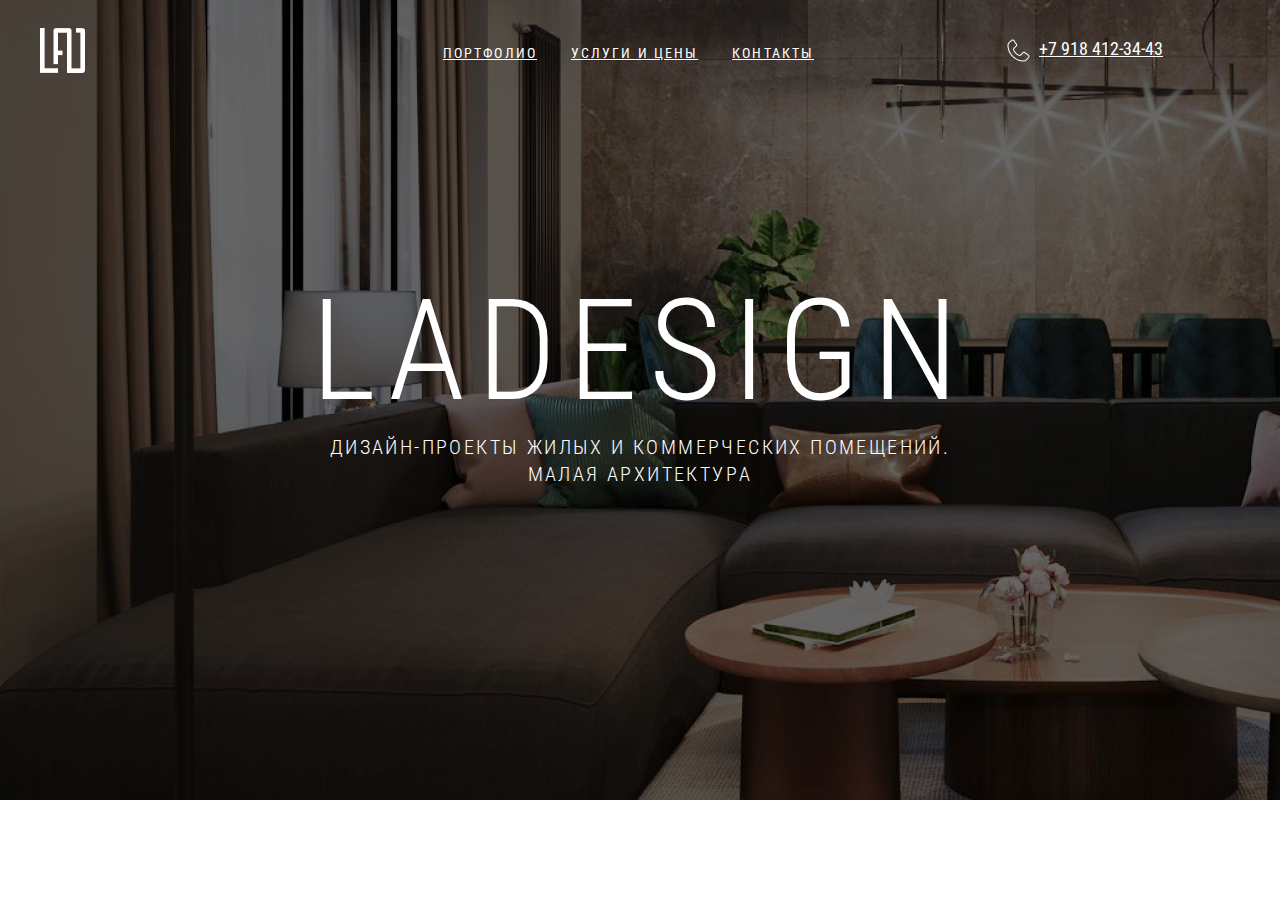
==== index.html @ dbccc491 "main-block(адаптив только на разрешение 1024px)" ====
<!DOCTYPE html>
<html lang="en">
<head>
    <meta charset="UTF-8">
    <meta name="viewport" content="width=device-width, initial-scale=1.0">
    <title>Document</title>
    <!--Поключение шрифтов-->
    <link rel="preconnect" href="https://fonts.googleapis.com">
    <link rel="preconnect" href="https://fonts.gstatic.com" crossorigin>
    <link href="https://fonts.googleapis.com/css2?family=Roboto+Condensed:ital,wght@0,100..900;1,100..900&display=swap" rel="stylesheet">
    <!--Поключение стилей-->
    <link rel="stylesheet" href="/assets/styles/main.css">
    <link rel="stylesheet" href="/assets/styles/home.css">
    <link rel="stylesheet" href="/assets/styles/reset.css">
</head>
<body>
    <header>
        <div class="header__container container">
            <div class="logo">
                <a href=""> <img src="assets/logo/logo.png" alt=""></a>
            </div>
            <nav class="menu">
                <a class="menu__item" href="">Портфолио</a>
                <a class="menu__item" href="">услуги и цены<a>
                <a class="menu__item" href="">контакты</a>
                </nav>
            <div class="tel">
                <a href class="tel__number">+7 918 412-34-43</a>
            </div>
        </div>
    </header>
    <main class="main">
        <div class="container">
            <div class="main-block">
                <div class="main-block__title">
                    Ladesign
                </div>
                <div class="main-block__description">
                    Дизайн-проекты жилых и коммерческих помещений. <br>Малая архитектурa
                </div>
            </div>
        </div>
        <div class="main-image">
            <img src="/assets/images/main-screen/picture.png" alt="">
        </div>
    </main>
    <footer>Я подвал</footer>
</body>
</html>
---- assets/styles/main.css ----
header {
    width:100%;
    margin-bottom: 165px;
    font-family: "Roboto Condensed", sans-serif;
}

.header__container {
   display:flex;
   min-height: 105px;
   align-items: center;
   

}

.menu {
    margin: 0 225px 0 358px;
}

.menu__item {
    font-size:14px;
    color:inherit;
    letter-spacing: 0.15em;
    text-transform: uppercase;
    
}

.menu__item:not(:last-child) {
    margin-right: 30px;
}

.tel {
    position:relative;
    height: 30px;
    padding-right: 30px;
}

  
.tel__number {
    font-size: 18px;
    font-weight: 500px;
    color: inherit;
  
}

.tel__number::before {
    content: '';
    position: absolute;
    background: url(../images/icon-phon/icon_phon.png) 0 0 no-repeat;
    top: -3px;
    left:-35px;
    width: 30px;
    height: 30px;
    
}
---- assets/styles/home.css ----
body {

    font-size: 14px;
    color:#FFFFFF;

}

.container {
    position: relative;
    z-index: 50;
    max-width: 1200px;
    padding: 0px 30px;
    margin: 0px auto;
  
    
}

.main-block {
    display: flex;
    flex-direction: column;
    
}

.main-block__title {
    font-family: "Roboto Condensed", sans-serif;
    font-size: 140px;
    font-weight: 300;
    letter-spacing: 0.08em;
    text-align: center;
    text-transform: uppercase;
    line-height: calc(164.06/140*100%);
}

.main-block__description {
    font-family: "Roboto Condensed", sans-serif;
    font-size: 20px;
    font-weight: 300;
    text-transform: uppercase;
    letter-spacing: 0.12em;
    text-align: center;
    line-height: calc(27/20*100%);
}

.main-image {
    position: absolute;
    width: 1920px;
    height: 800px; 
    top: 0;
    left:0;
    object-fit: right;
}

.main-image img {
    max-width: 100%;
    max-height: 100%;
   
}


.main-image::before {
    content: '';
    position: absolute;
    width: 100%;
    height: 100%;
    left: 0px;
    top: 0px;
    background: rgba(0, 0, 0, 0.6) 1920px 800px;
    z-index: 0;
    
}

@media (max-width: 1024px) {
    .menu {
        margin: 0 222px 0 126px;
    }

    .main-image  {
        max-width: 1024px;
        max-height: 600px;
    }

    .main-image img {
        width: 100%;
    height: 100%;
    }
    
   
}
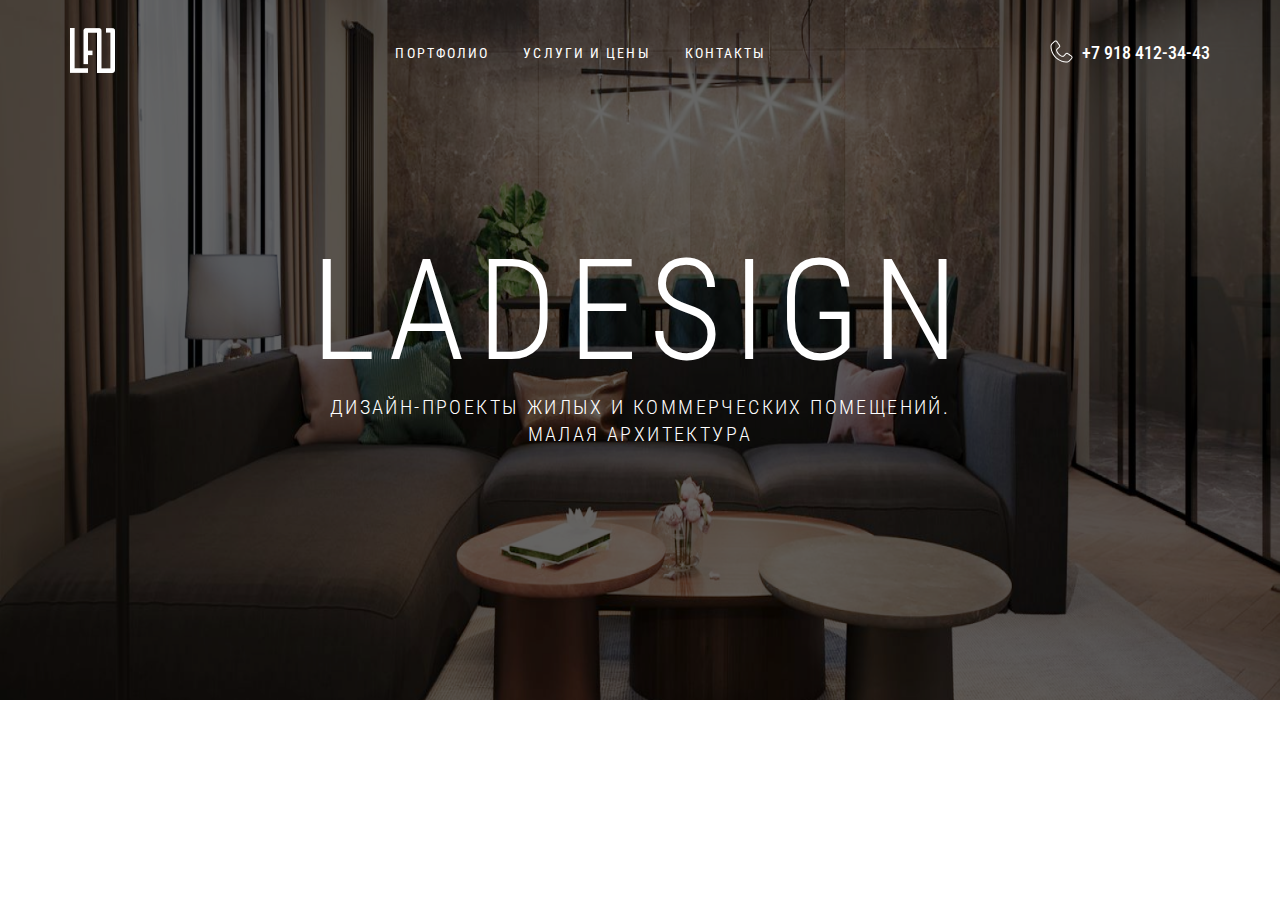
==== commit f7f6b685: "main-block(адаптировал под разрешения 1920px до 320px)" ====
--- a/index.html
+++ b/index.html
@@ -14,36 +14,49 @@
     <link rel="stylesheet" href="/assets/styles/reset.css">
 </head>
 <body>
-    <header>
-        <div class="header__container container">
-            <div class="logo">
-                <a href=""> <img src="assets/logo/logo.png" alt=""></a>
+    <div class="background">
+        <header class="header">
+            <div class="container">
+                <div class="header__content">
+                    <div class="logo">
+                        <a href=""> <img src="assets/logo/logo.png" alt=""></a>
+                    </div>
+                    <nav class="navigation">
+                        <a class="navigation__item" href="">Портфолио</a>
+                        <a class="navigation__item" href="">услуги и цены<a>
+                        <a class="navigation__item" href="">контакты</a>
+                    </nav>
+                    <div class="header__right">
+                        <div class="tel">
+                            <div class="tel__image">
+                                <img src="/assets/images/icon-phon/icon_phon.png" alt="">
+                            </div>
+                            <a href class="tel__number">+7 918 412-34-43</a>
+                        </div>
+                        <div class="menu">
+                            <div class="menu__line"></div>
+                            <div class="menu__line"></div>
+                            <div class="menu__line"></div>
+                        </div>
+                    </div>     
+                </div>
             </div>
-            <nav class="menu">
-                <a class="menu__item" href="">Портфолио</a>
-                <a class="menu__item" href="">услуги и цены<a>
-                <a class="menu__item" href="">контакты</a>
-                </nav>
-            <div class="tel">
-                <a href class="tel__number">+7 918 412-34-43</a>
+        </header>
+        <div class="background__image">
+            <img src="/assets/images/main-screen/picture.png" alt="">
+        </div>
+        <div class="background__image--mobile">
+            <img src="/assets/images/main-screen/picture320.png" alt="">
+        </div>
+        <div class="lozung">
+            <div class="lozung__title">
+                Ladesign
+            </div>
+            <div class="lozung__description">
+                Дизайн-проекты жилых и коммерческих помещений. <br>Малая архитектурa
             </div>
         </div>
-    </header>
-    <main class="main">
-        <div class="container">
-            <div class="main-block">
-                <div class="main-block__title">
-                    Ladesign
-                </div>
-                <div class="main-block__description">
-                    Дизайн-проекты жилых и коммерческих помещений. <br>Малая архитектурa
-                </div>
-            </div>
-        </div>
-        <div class="main-image">
-            <img src="/assets/images/main-screen/picture.png" alt="">
-        </div>
-    </main>
+    </div>
     <footer>Я подвал</footer>
 </body>
-</html>+</html>
--- a/assets/styles/main.css
+++ b/assets/styles/main.css
@@ -1,54 +1,102 @@
-header {
-    width:100%;
-    margin-bottom: 165px;
-    font-family: "Roboto Condensed", sans-serif;
+.container {
+    position: relative;
+    z-index: 50;
+    max-width: 1200px;
+    margin: 0px auto;
+  
+    
 }
 
-.header__container {
+.header {
+    width:100%;
+    font-family: "Roboto Condensed", sans-serif;
+   
+}
+
+.header__content {
    display:flex;
    min-height: 105px;
    align-items: center;
-   
-
+   justify-content: space-between;
+   padding: 0 30px;
+   width: 100%;
 }
 
-.menu {
-    margin: 0 225px 0 358px;
+.navigation {
+   
 }
 
-.menu__item {
+.navigation__item {
     font-size:14px;
     color:inherit;
     letter-spacing: 0.15em;
     text-transform: uppercase;
-    
+    text-decoration: unset;
 }
 
-.menu__item:not(:last-child) {
+.navigation__item:not(:last-child) {
     margin-right: 30px;
+}
+
+.header__right {
+    display:flex;
 }
 
 .tel {
     position:relative;
     height: 30px;
-    padding-right: 30px;
+    display: flex;
+    gap: 5px;
+    align-items: center;
 }
-
   
 .tel__number {
     font-size: 18px;
-    font-weight: 500px;
+    font-weight: 500;
     color: inherit;
+    text-decoration: unset;
   
 }
 
-.tel__number::before {
-    content: '';
-    position: absolute;
-    background: url(../images/icon-phon/icon_phon.png) 0 0 no-repeat;
-    top: -3px;
-    left:-35px;
-    width: 30px;
-    height: 30px;
+.menu {
+    display: none;
+    flex-direction: column;
+    gap: 10px;
+    margin-left: 80px;
+}
+
+.menu__line {
+    width: 40px;
+    border: 2px solid #fff;
+
+}
+
+@media (max-width:1024px) {
+    .menu {
+        display:flex;
+    }
+    .navigation {
+        display: none;
+    }
+}
+
+@media (max-width:664px) {
+    
+    .header__content {
+        min-height: 70px;
+        padding: 0 15px;
+    }
+    .logo img {
+        width: 30px;
+        height: 30px;
+    }
+    .tel__image img {
+        width: 21px;
+        height: 21px;
+    }
+    .tel__number {
+        font-size: 12px;
+    } 
+    
     
 }--- a/assets/styles/home.css
+++ b/assets/styles/home.css
@@ -5,23 +5,18 @@
 
 }
 
-.container {
+.lozung {
+    
     position: relative;
-    z-index: 50;
-    max-width: 1200px;
-    padding: 0px 30px;
-    margin: 0px auto;
-  
-    
-}
-
-.main-block {
+    z-index: 5;
     display: flex;
     flex-direction: column;
-    
-}
-
-.main-block__title {
+    align-items: center;
+    height: 100%;
+    margin-top: 165px;
+}
+
+.lozung__title {
     font-family: "Roboto Condensed", sans-serif;
     font-size: 140px;
     font-weight: 300;
@@ -31,7 +26,7 @@
     line-height: calc(164.06/140*100%);
 }
 
-.main-block__description {
+.lozung__description {
     font-family: "Roboto Condensed", sans-serif;
     font-size: 20px;
     font-weight: 300;
@@ -41,48 +36,264 @@
     line-height: calc(27/20*100%);
 }
 
-.main-image {
+.background {
+    max-height: 800px;
+    height: 100%;
+}
+
+.background__image {
     position: absolute;
-    width: 1920px;
-    height: 800px; 
+    width: 100%;
+    max-height: 800px; 
     top: 0;
     left:0;
-    object-fit: right;
-}
-
-.main-image img {
+    
+}
+
+.background__image img {
     max-width: 100%;
-    max-height: 100%;
-   
-}
-
-
-.main-image::before {
+    width: 100%;
+    max-height: 800px;
+    
+}
+
+.background__image::before {
     content: '';
     position: absolute;
     width: 100%;
     height: 100%;
-    left: 0px;
-    top: 0px;
+    top: 0;
+    left: 0;
     background: rgba(0, 0, 0, 0.6) 1920px 800px;
     z-index: 0;
-    
-}
-
-@media (max-width: 1024px) {
-    .menu {
-        margin: 0 222px 0 126px;
-    }
-
-    .main-image  {
-        max-width: 1024px;
+  
+    
+}
+
+.background__image--mobile {
+    display: none;
+}
+
+@media (max-width:1726px) {
+    .lozung {
+       
+        margin-top: 135px;
+    }
+  
+}
+@media (max-width:1480px) {
+    .lozung {
+       
+        margin-top: 81px;
+    }
+  
+}
+
+@media (max-width:1340px) {
+    .lozung {
+       
+        margin-top: 125px;
+    }
+    
+    .background__image {
+        max-height: 700px;
+        height: 100%;
+        width: 100%;
+        
+    }
+    
+    .background__image img {
+        max-height: 700px;
+        height: 100%;
+        width: 100%;
+    }
+  
+}
+
+@media (max-width:1140px) {
+    .lozung {
+        margin-top: 130px;
+    }
+  
+}
+
+@media (max-width:1024px) {
+    .lozung {
+        margin-top: 81px;
+    }
+    .background {
+        
         max-height: 600px;
-    }
-
-    .main-image img {
-        width: 100%;
-    height: 100%;
-    }
-    
+        height: 100%;
+       
+    }
+    
+    .background__image {
+        max-height: 600px;
+        height: 100%;
+        width: 100%;
+        
+    }
+    
+    .background__image img {
+        max-height: 600px;
+        height: 100%;
+        width: 100%;
+    }
    
 }
+
+
+
+@media (max-width:760px)
+{
+    .lozung {
+        margin-top: 40px;
+    }
+    .lozung__title {
+       font-size: 120px;
+    }
+    
+    .lozung__description {
+        font-size: 20px;
+    }
+    .background__image {
+        max-height: 450px;
+        height: 100%;
+        width: 100%;
+        
+    }
+    
+    .background__image img {
+        max-height: 450px;
+        height: 100%;
+        width: 100%;
+    }
+    
+}
+
+@media (max-width:640px)
+{
+    .lozung {
+        margin-top: 14px;
+    }
+    .lozung__title {
+       font-size: 90px;
+    }
+    
+    .lozung__description {
+        font-size: 16px;
+    }
+    .background__image {
+        max-height: 350px;
+        height: 100%;
+        width: 100%;
+        
+    }
+    
+    .background__image img {
+        max-height: 350px;
+        height: 100%;
+        width: 100%;
+    }
+    
+}
+
+@media (max-width:520px)
+{
+    .lozung {
+        margin-top: -4px;
+    }
+    .lozung__title {
+       font-size: 80px;
+    }
+    
+    .lozung__description {
+        font-size: 16px;
+    }
+    .background__image {
+        max-height: 300px;
+        height: 100%;
+        width: 100%;
+        
+    }
+    
+    .background__image img {
+        max-height: 300px;
+        height: 100%;
+        width: 100%;
+    }
+    
+}
+
+@media (max-width:440px)
+{
+    .lozung {
+        margin-top: 2px;
+    }
+    .lozung__title {
+       font-size: 70px;
+    }
+    
+    .lozung__description {
+        font-size: 16px;
+    }
+    .background__image {
+        max-height: 250px;
+        height: 100%;
+        width: 100%;
+        
+    }
+    
+    .background__image img {
+        max-height: 250px;
+        height: 100%;
+        width: 100%;
+    }
+    
+}
+
+@media (max-width:360px)
+{   
+    .lozung {
+        margin-top: 94px;
+    }
+    .background__image--mobile {
+        display:block;
+        position: absolute;
+        width: 100%;
+        max-height: 360px; 
+        top: 0;
+        left:0;
+    }
+
+    .background__image--mobile img {
+        max-width: 100%;
+        width: 100%;
+        max-height: 360px;
+    }
+
+    .background__image--mobile::before {
+        content: '';
+        position: absolute;
+        width: 100%;
+        height: 100%;
+        top: 0;
+        left: 0;
+        background: rgba(0, 0, 0, 0.6) ;
+        z-index: 0;
+        
+        
+    }
+
+    .background__image {
+        display: none;
+    }
+    .lozung__title {
+       font-size: 60px;
+    }
+    
+    .lozung__description {
+        font-size: 16px;
+    }    
+}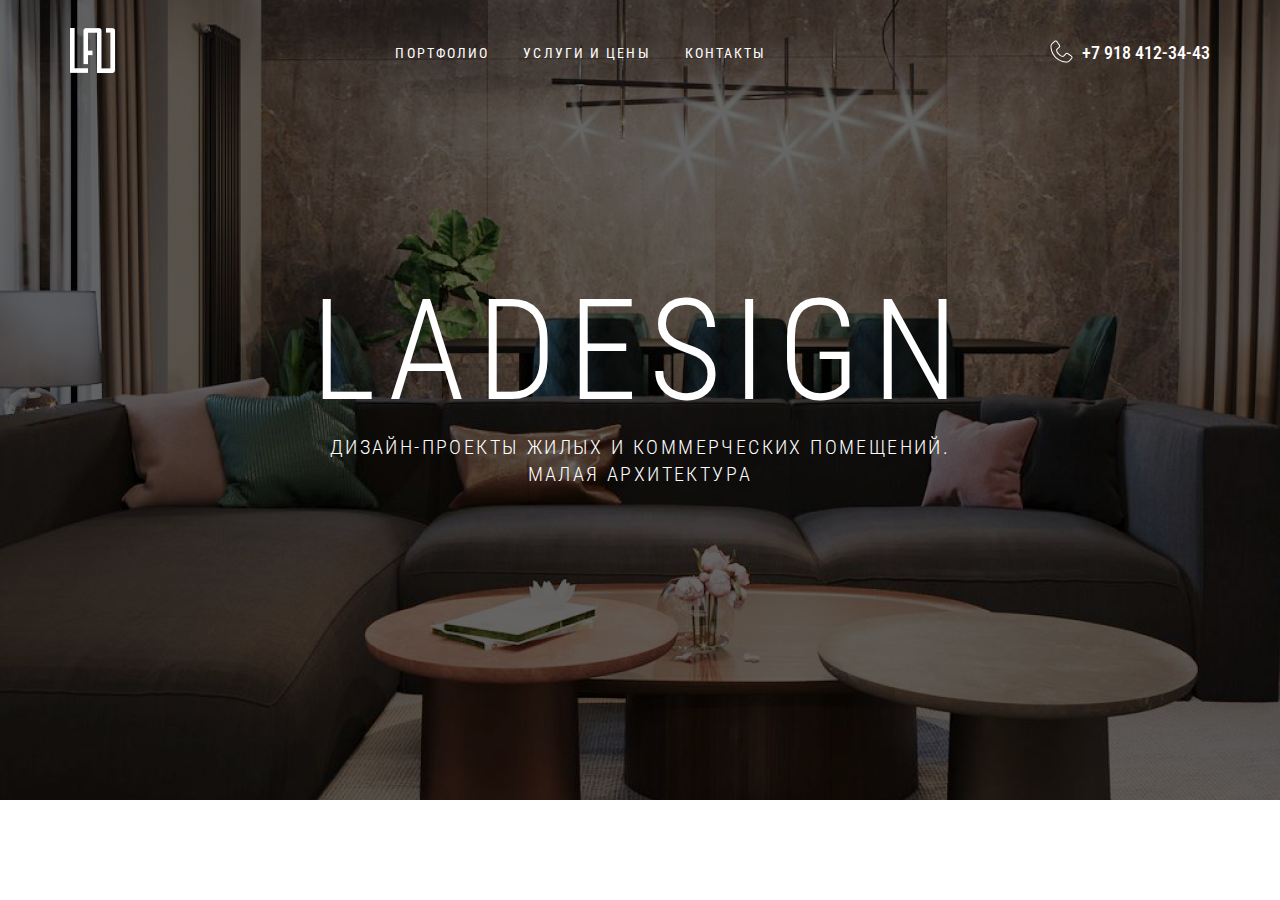
==== commit d6eaedab: "удалил лишние media(оптимизировал код)" ====
--- a/index.html
+++ b/index.html
@@ -3,12 +3,10 @@
 <head>
     <meta charset="UTF-8">
     <meta name="viewport" content="width=device-width, initial-scale=1.0">
-    <title>Document</title>
-    <!--Поключение шрифтов-->
+    <title>LaDesign</title>
     <link rel="preconnect" href="https://fonts.googleapis.com">
     <link rel="preconnect" href="https://fonts.gstatic.com" crossorigin>
     <link href="https://fonts.googleapis.com/css2?family=Roboto+Condensed:ital,wght@0,100..900;1,100..900&display=swap" rel="stylesheet">
-    <!--Поключение стилей-->
     <link rel="stylesheet" href="/assets/styles/main.css">
     <link rel="stylesheet" href="/assets/styles/home.css">
     <link rel="stylesheet" href="/assets/styles/reset.css">
@@ -21,18 +19,22 @@
                     <div class="logo">
                         <a href=""> <img src="assets/logo/logo.png" alt=""></a>
                     </div>
+
                     <nav class="navigation">
                         <a class="navigation__item" href="">Портфолио</a>
                         <a class="navigation__item" href="">услуги и цены<a>
                         <a class="navigation__item" href="">контакты</a>
                     </nav>
+
                     <div class="header__right">
                         <div class="tel">
                             <div class="tel__image">
                                 <img src="/assets/images/icon-phon/icon_phon.png" alt="">
                             </div>
+
                             <a href class="tel__number">+7 918 412-34-43</a>
                         </div>
+
                         <div class="menu">
                             <div class="menu__line"></div>
                             <div class="menu__line"></div>
@@ -42,21 +44,30 @@
                 </div>
             </div>
         </header>
+
         <div class="background__image">
-            <img src="/assets/images/main-screen/picture.png" alt="">
+            
         </div>
-        <div class="background__image--mobile">
-            <img src="/assets/images/main-screen/picture320.png" alt="">
-        </div>
+        
         <div class="lozung">
             <div class="lozung__title">
                 Ladesign
             </div>
+
             <div class="lozung__description">
                 Дизайн-проекты жилых и коммерческих помещений. <br>Малая архитектурa
             </div>
         </div>
     </div>
+
+    <main class="main">
+        <div class="container">
+            <section class="benefits">
+              
+            </section>
+        </div>
+    </main>
+
     <footer>Я подвал</footer>
 </body>
 </html>
--- a/assets/styles/main.css
+++ b/assets/styles/main.css
@@ -71,7 +71,7 @@
 
 }
 
-@media (max-width:1024px) {
+@media (max-width:768px) {
     .menu {
         display:flex;
     }
@@ -80,7 +80,13 @@
     }
 }
 
-@media (max-width:664px) {
+@media (max-width:720px) {
+    .menu {
+        margin-left: 29px;
+    }
+}
+
+@media (max-width:428px) {
     
     .header__content {
         min-height: 70px;
--- a/assets/styles/home.css
+++ b/assets/styles/home.css
@@ -42,20 +42,19 @@
 }
 
 .background__image {
+    background-image: url('../images/main-screen/picture.png');
+
+    background-position: 50% 0;
+    
+    background-repeat: no-repeat;
+    background-size: cover;
     position: absolute;
     width: 100%;
-    max-height: 800px; 
+    height: 800px;
     top: 0;
     left:0;
-    
 }
 
-.background__image img {
-    max-width: 100%;
-    width: 100%;
-    max-height: 800px;
-    
-}
 
 .background__image::before {
     content: '';
@@ -74,226 +73,79 @@
     display: none;
 }
 
-@media (max-width:1726px) {
-    .lozung {
-       
-        margin-top: 135px;
-    }
-  
-}
-@media (max-width:1480px) {
-    .lozung {
-       
-        margin-top: 81px;
-    }
-  
-}
 
-@media (max-width:1340px) {
-    .lozung {
-       
-        margin-top: 125px;
-    }
-    
-    .background__image {
-        max-height: 700px;
-        height: 100%;
-        width: 100%;
-        
-    }
-    
-    .background__image img {
-        max-height: 700px;
-        height: 100%;
-        width: 100%;
-    }
-  
-}
-
-@media (max-width:1140px) {
-    .lozung {
-        margin-top: 130px;
-    }
-  
-}
 
 @media (max-width:1024px) {
     .lozung {
         margin-top: 81px;
     }
-    .background {
+   
+    .background__image {
+        height: 600px;
         
-        max-height: 600px;
-        height: 100%;
-       
-    }
-    
-    .background__image {
-        max-height: 600px;
-        height: 100%;
-        width: 100%;
-        
-    }
-    
-    .background__image img {
-        max-height: 600px;
-        height: 100%;
-        width: 100%;
     }
    
 }
 
 
 
-@media (max-width:760px)
+@media (max-width:720px)
 {
+    .lozung__title {
+        font-size: 120px;
+     }
+
+    .lozung__description {
+        font-size: 18px;
+    }
+
+    
+     
+}
+
+@media (max-width:626px)
+{   
     .lozung {
-        margin-top: 40px;
+        margin-top: 110px;
     }
     .lozung__title {
-       font-size: 120px;
-    }
-    
-    .lozung__description {
-        font-size: 20px;
-    }
-    .background__image {
-        max-height: 450px;
-        height: 100%;
-        width: 100%;
-        
-    }
-    
-    .background__image img {
-        max-height: 450px;
-        height: 100%;
-        width: 100%;
-    }
-    
-}
+        font-size: 100px;
+     }
 
-@media (max-width:640px)
-{
-    .lozung {
-        margin-top: 14px;
-    }
-    .lozung__title {
-       font-size: 90px;
-    }
-    
     .lozung__description {
         font-size: 16px;
     }
-    .background__image {
-        max-height: 350px;
-        height: 100%;
-        width: 100%;
-        
-    }
-    
-    .background__image img {
-        max-height: 350px;
-        height: 100%;
-        width: 100%;
-    }
-    
+     
 }
 
-@media (max-width:520px)
+@media (max-width:476px)
 {
     .lozung {
-        margin-top: -4px;
+        margin-top: 136px;
     }
     .lozung__title {
-       font-size: 80px;
-    }
-    
+        font-size: 80px;
+     }
+
     .lozung__description {
         font-size: 16px;
     }
-    .background__image {
-        max-height: 300px;
-        height: 100%;
-        width: 100%;
-        
-    }
     
-    .background__image img {
-        max-height: 300px;
-        height: 100%;
-        width: 100%;
-    }
-    
+     
 }
 
-@media (max-width:440px)
-{
-    .lozung {
-        margin-top: 2px;
-    }
-    .lozung__title {
-       font-size: 70px;
-    }
-    
-    .lozung__description {
-        font-size: 16px;
-    }
-    .background__image {
-        max-height: 250px;
-        height: 100%;
-        width: 100%;
-        
-    }
-    
-    .background__image img {
-        max-height: 250px;
-        height: 100%;
-        width: 100%;
-    }
-    
-}
-
-@media (max-width:360px)
+@media (max-width:428px)
 {   
-    .lozung {
-        margin-top: 94px;
-    }
-    .background__image--mobile {
-        display:block;
-        position: absolute;
-        width: 100%;
-        max-height: 360px; 
-        top: 0;
-        left:0;
-    }
-
-    .background__image--mobile img {
-        max-width: 100%;
-        width: 100%;
-        max-height: 360px;
-    }
-
-    .background__image--mobile::before {
-        content: '';
-        position: absolute;
-        width: 100%;
-        height: 100%;
-        top: 0;
-        left: 0;
-        background: rgba(0, 0, 0, 0.6) ;
-        z-index: 0;
-        
-        
-    }
-
-    .background__image {
-        display: none;
-    }
     .lozung__title {
        font-size: 60px;
     }
     
     .lozung__description {
         font-size: 16px;
-    }    
+    }
+
+    .background__image {
+        height: 480px;
+        
+    }
 }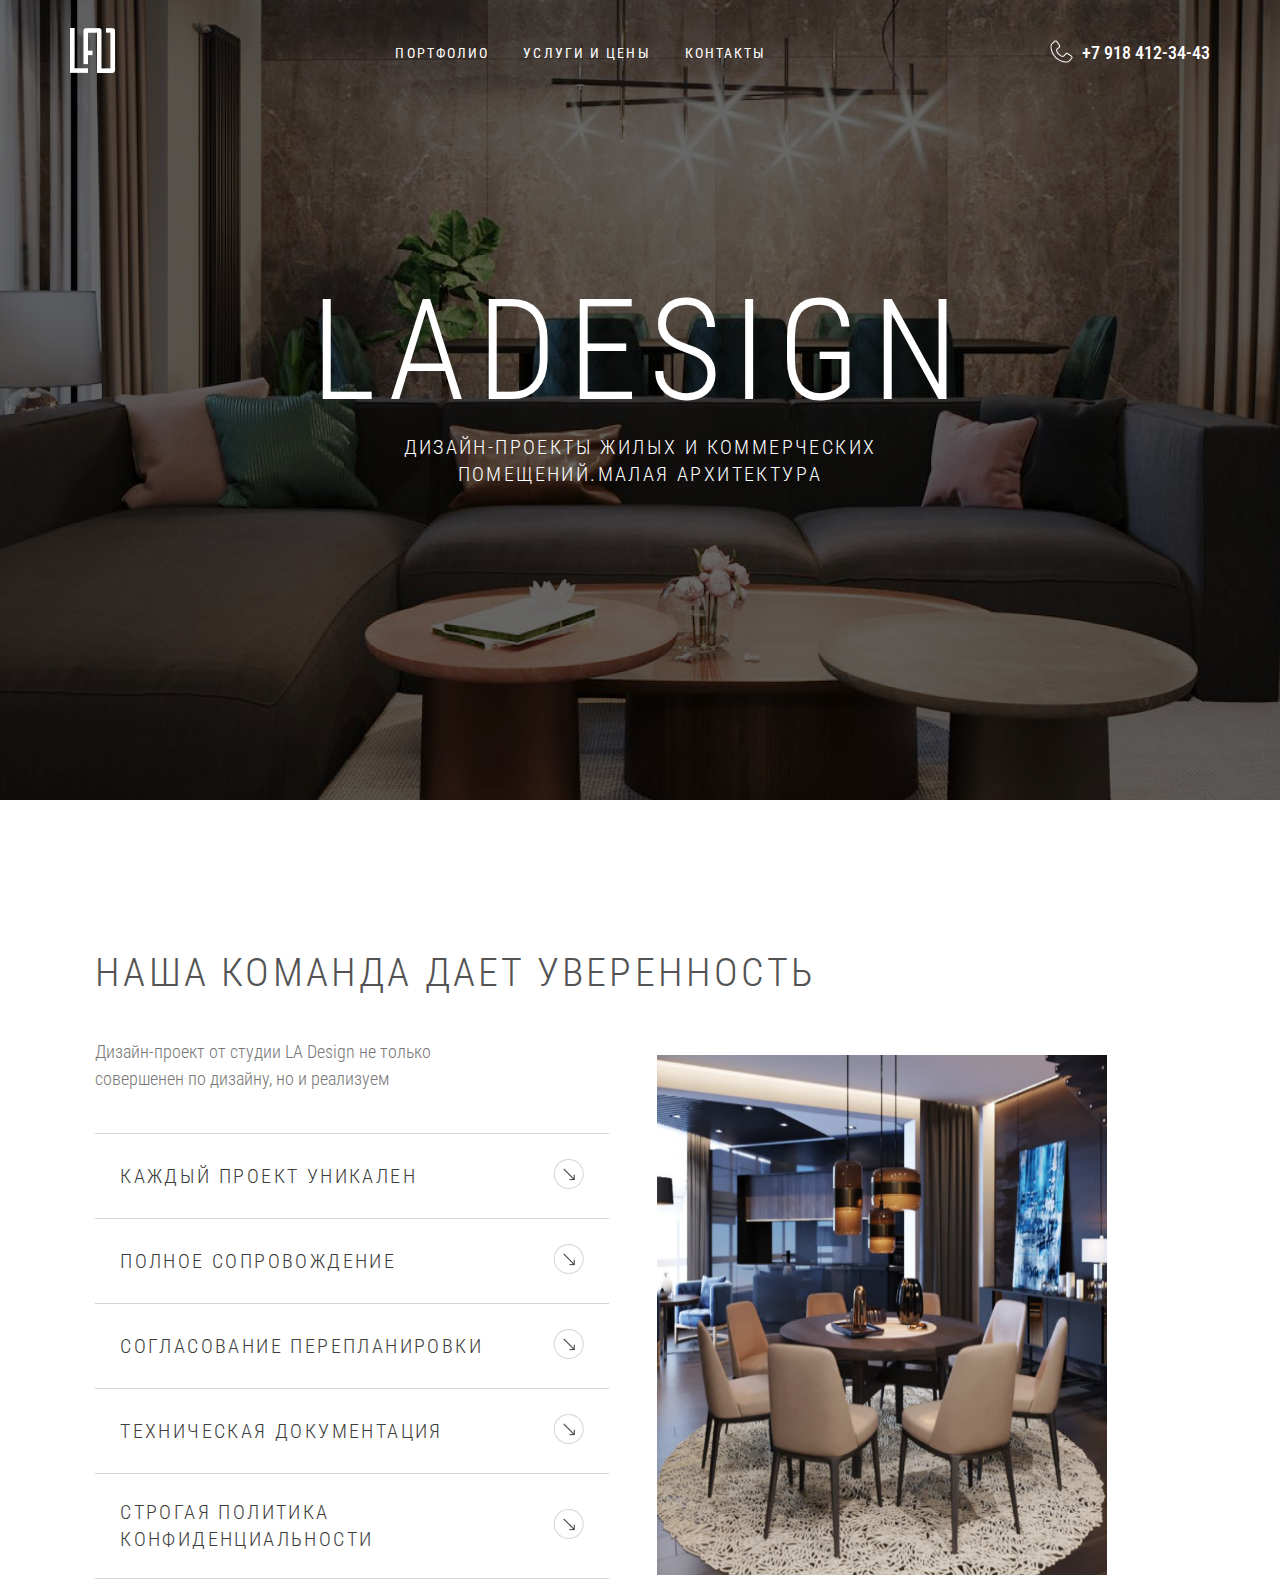
==== commit 0dcc0186: "Был реализован блок benefits и адаптация для него под разные разрешения экрана" ====
--- a/index.html
+++ b/index.html
@@ -17,7 +17,7 @@
             <div class="container">
                 <div class="header__content">
                     <div class="logo">
-                        <a href=""> <img src="assets/logo/logo.png" alt=""></a>
+                        <a href=""> <img src="assets/images/logo/logo.png" alt=""></a>
                     </div>
 
                     <nav class="navigation">
@@ -29,7 +29,7 @@
                     <div class="header__right">
                         <div class="tel">
                             <div class="tel__image">
-                                <img src="/assets/images/icon-phon/icon_phon.png" alt="">
+                                <a href=""><img src="/assets/images/icon-phon/icon_phon.png" alt=""></a>
                             </div>
 
                             <a href class="tel__number">+7 918 412-34-43</a>
@@ -48,26 +48,66 @@
         <div class="background__image">
             
         </div>
-        
+
         <div class="lozung">
             <div class="lozung__title">
                 Ladesign
             </div>
 
             <div class="lozung__description">
-                Дизайн-проекты жилых и коммерческих помещений. <br>Малая архитектурa
+                Дизайн-проекты жилых и коммерческих помещений.Малая архитектурa
             </div>
         </div>
+
     </div>
 
     <main class="main">
         <div class="container">
             <section class="benefits">
-              
+                <div class="benefits__title">
+                    Наша команда дает уверенность
+                </div>
+                
+                <div class="benefits__info">
+                    <div class="benefits__info-left">
+                        <div class="benefits__description">
+                            Дизайн-проект от студии LA Design не только совершенен по дизайну, но и реализуем
+                        </div>
+                        <div class="benefits__info-list">
+                            <div class="benefits__item">
+                                <div class="benefits__text">Каждый проект уникален</div>
+                                <div class="benefits__arrow"><img src="/assets/images/benefits_img/icon/icon_arrow.png" alt=""></div>
+                            </div>
+
+                            <div class="benefits__item">
+                                <div class="benefits__text">Полное сопровождение</div>
+                                <div class="benefits__arrow"><img src="/assets/images/benefits_img/icon/icon_arrow.png" alt=""></div>
+                            </div>
+
+                            <div class="benefits__item">
+                                <div class="benefits__text">Согласование перепланировки</div>
+                                <div class="benefits__arrow"><img src="/assets/images/benefits_img/icon/icon_arrow.png" alt=""></div>
+                            </div>
+
+                            <div class="benefits__item">
+                                <div class="benefits__text">Техническая документация</div>
+                                <div class="benefits__arrow"><img src="/assets/images/benefits_img/icon/icon_arrow.png" alt=""></div>
+                            </div>
+                            
+                            <div class="benefits__item">
+                                <div class="benefits__text">Строгая политика конфиденциальности</div>
+                                <div class="benefits__arrow"><img src="/assets/images/benefits_img/icon/icon_arrow.png" alt=""></div>
+                            </div>
+                        </div>
+                    </div>
+
+                    <div class="benefits__info-right">
+                        <img src="/assets/images/benefits_img/0020002 4.png" alt="">
+                    </div>      
+                </div>
             </section>
         </div>
     </main>
-
     <footer>Я подвал</footer>
 </body>
 </html>
--- a/assets/styles/main.css
+++ b/assets/styles/main.css
@@ -3,7 +3,7 @@
     z-index: 50;
     max-width: 1200px;
     margin: 0px auto;
-  
+    
     
 }
 
@@ -72,37 +72,43 @@
 }
 
 @media (max-width:768px) {
+
     .menu {
         display:flex;
     }
+
     .navigation {
         display: none;
     }
+
 }
 
 @media (max-width:720px) {
+
     .menu {
         margin-left: 29px;
     }
+    
 }
 
 @media (max-width:428px) {
-    
+
     .header__content {
         min-height: 70px;
         padding: 0 15px;
     }
+
     .logo img {
         width: 30px;
         height: 30px;
     }
+
     .tel__image img {
         width: 21px;
         height: 21px;
     }
+
     .tel__number {
         font-size: 12px;
     } 
-    
-    
 }--- a/assets/styles/home.css
+++ b/assets/styles/home.css
@@ -5,14 +5,16 @@
 
 }
 
+.background {
+    height: 800px;
+}
+
 .lozung {
-    
     position: relative;
     z-index: 5;
     display: flex;
     flex-direction: column;
     align-items: center;
-    height: 100%;
     margin-top: 165px;
 }
 
@@ -23,36 +25,29 @@
     letter-spacing: 0.08em;
     text-align: center;
     text-transform: uppercase;
-    line-height: calc(164.06/140*100%);
+    line-height: 117%;
 }
 
 .lozung__description {
+    max-width: 632px;
     font-family: "Roboto Condensed", sans-serif;
     font-size: 20px;
     font-weight: 300;
     text-transform: uppercase;
     letter-spacing: 0.12em;
     text-align: center;
-    line-height: calc(27/20*100%);
-}
-
-.background {
-    max-height: 800px;
-    height: 100%;
+    line-height:135%;
 }
 
 .background__image {
-    background-image: url('../images/main-screen/picture.png');
-
-    background-position: 50% 0;
-    
-    background-repeat: no-repeat;
-    background-size: cover;
     position: absolute;
-    width: 100%;
-    height: 800px;
     top: 0;
     left:0;
+    background: no-repeat  left url('../images/background_img/picture.png');
+    background-position: 50% 0;
+    background-size: cover; 
+    width: 100%;
+    height: 800px;
 }
 
 
@@ -65,32 +60,104 @@
     left: 0;
     background: rgba(0, 0, 0, 0.6) 1920px 800px;
     z-index: 0;
-  
-    
-}
-
-.background__image--mobile {
-    display: none;
-}
-
-
+    
+    
+}
+
+.main {
+    margin-top: 150px;
+}
+.benefits {
+    font-family: "Roboto Condensed", sans-serif;
+    max-height: 625px;
+    padding: 0 4.6%;
+    
+}
+
+.benefits__title {
+    font-size: 40px;
+    color: #535353;
+    font-weight: 300;
+    line-height: 117%;
+    letter-spacing: 0.08em;
+    text-transform: uppercase;
+}
+
+.benefits__info {
+    display: flex;
+    align-items: end;
+}
+
+.benefits__info-left {
+    max-width: 514px;
+    width: 100%;
+}
+
+.benefits__description {
+    max-width: 400px;
+    font-size: 18px;
+    color: #777777;
+    font-weight: 300;
+    line-height: 150%;
+    margin: 8% 0 ;
+}
+
+.benefits__item {
+    display: flex;
+    justify-content: space-between;
+    align-items: center;
+    border-top: 1px solid #D5D5D5;
+    padding: 25px;
+}
+
+.benefits__item:last-child {
+    border-bottom: 1px solid #D5D5D5;
+}
+
+.benefits__text {
+    font-size:20px;
+    color: #3D3D3D;
+    font-weight: 300;
+    line-height: 135%;
+    letter-spacing: 0.12em;
+    text-transform: uppercase;
+}
+
+.benefits__info-right {
+    margin-left: 4.4%;
+}
+
+
+.benefits__info-right img {
+    max-width: 450px;
+    width: 100%;
+    height: 520px;
+   
+}
 
 @media (max-width:1024px) {
+
+    .background {
+        height: 600px;
+    }
+
     .lozung {
         margin-top: 81px;
     }
-   
+    
     .background__image {
         height: 600px;
         
     }
-   
-}
-
-
-
-@media (max-width:720px)
-{
+
+    .benefits__info-right img {
+        width: 350px;
+    }
+
+}
+
+@media (max-width:768px) {
+
     .lozung__title {
         font-size: 120px;
      }
@@ -99,15 +166,42 @@
         font-size: 18px;
     }
 
-    
-     
-}
-
-@media (max-width:626px)
-{   
+    .benefits {
+        max-width: 678px;
+        max-height: 1210px;
+        height: 100%;
+    }
+
+    .benefits__info {
+        flex-direction: column;
+        align-items: center;
+    }
+
+    .benefits__info-left {
+        max-width: 678px;
+        width: 100%;
+    }
+
+    .benefits__info-right {
+        margin-top: 6%;
+        margin-left: 0;
+    }
+
+    .benefits__info-right img {
+        max-width: 625px;
+        width: 100%;
+        height: auto;
+    }
+    
+
+}
+
+@media (max-width:626px) {   
+    
     .lozung {
-        margin-top: 110px;
-    }
+        margin-top: 130px;
+    }
+
     .lozung__title {
         font-size: 100px;
      }
@@ -115,14 +209,11 @@
     .lozung__description {
         font-size: 16px;
     }
-     
-}
-
-@media (max-width:476px)
-{
-    .lozung {
-        margin-top: 136px;
-    }
+    
+}
+
+@media (max-width:476px) {
+
     .lozung__title {
         font-size: 80px;
      }
@@ -130,12 +221,14 @@
     .lozung__description {
         font-size: 16px;
     }
-    
-     
-}
-
-@media (max-width:428px)
-{   
+}
+
+@media (max-width:428px) {
+
+    .background {
+        height: 480px;
+    }
+
     .lozung__title {
        font-size: 60px;
     }
@@ -148,4 +241,20 @@
         height: 480px;
         
     }
-}+
+    .benefits__title {
+        font-size: 30px;
+    }
+
+    .benefits__description {
+        font-size: 18px;
+    }
+
+    .benefits__text {
+        font-size: 16px;
+    }
+
+    .benefits__info-right {
+        width: 110%;
+    }
+}
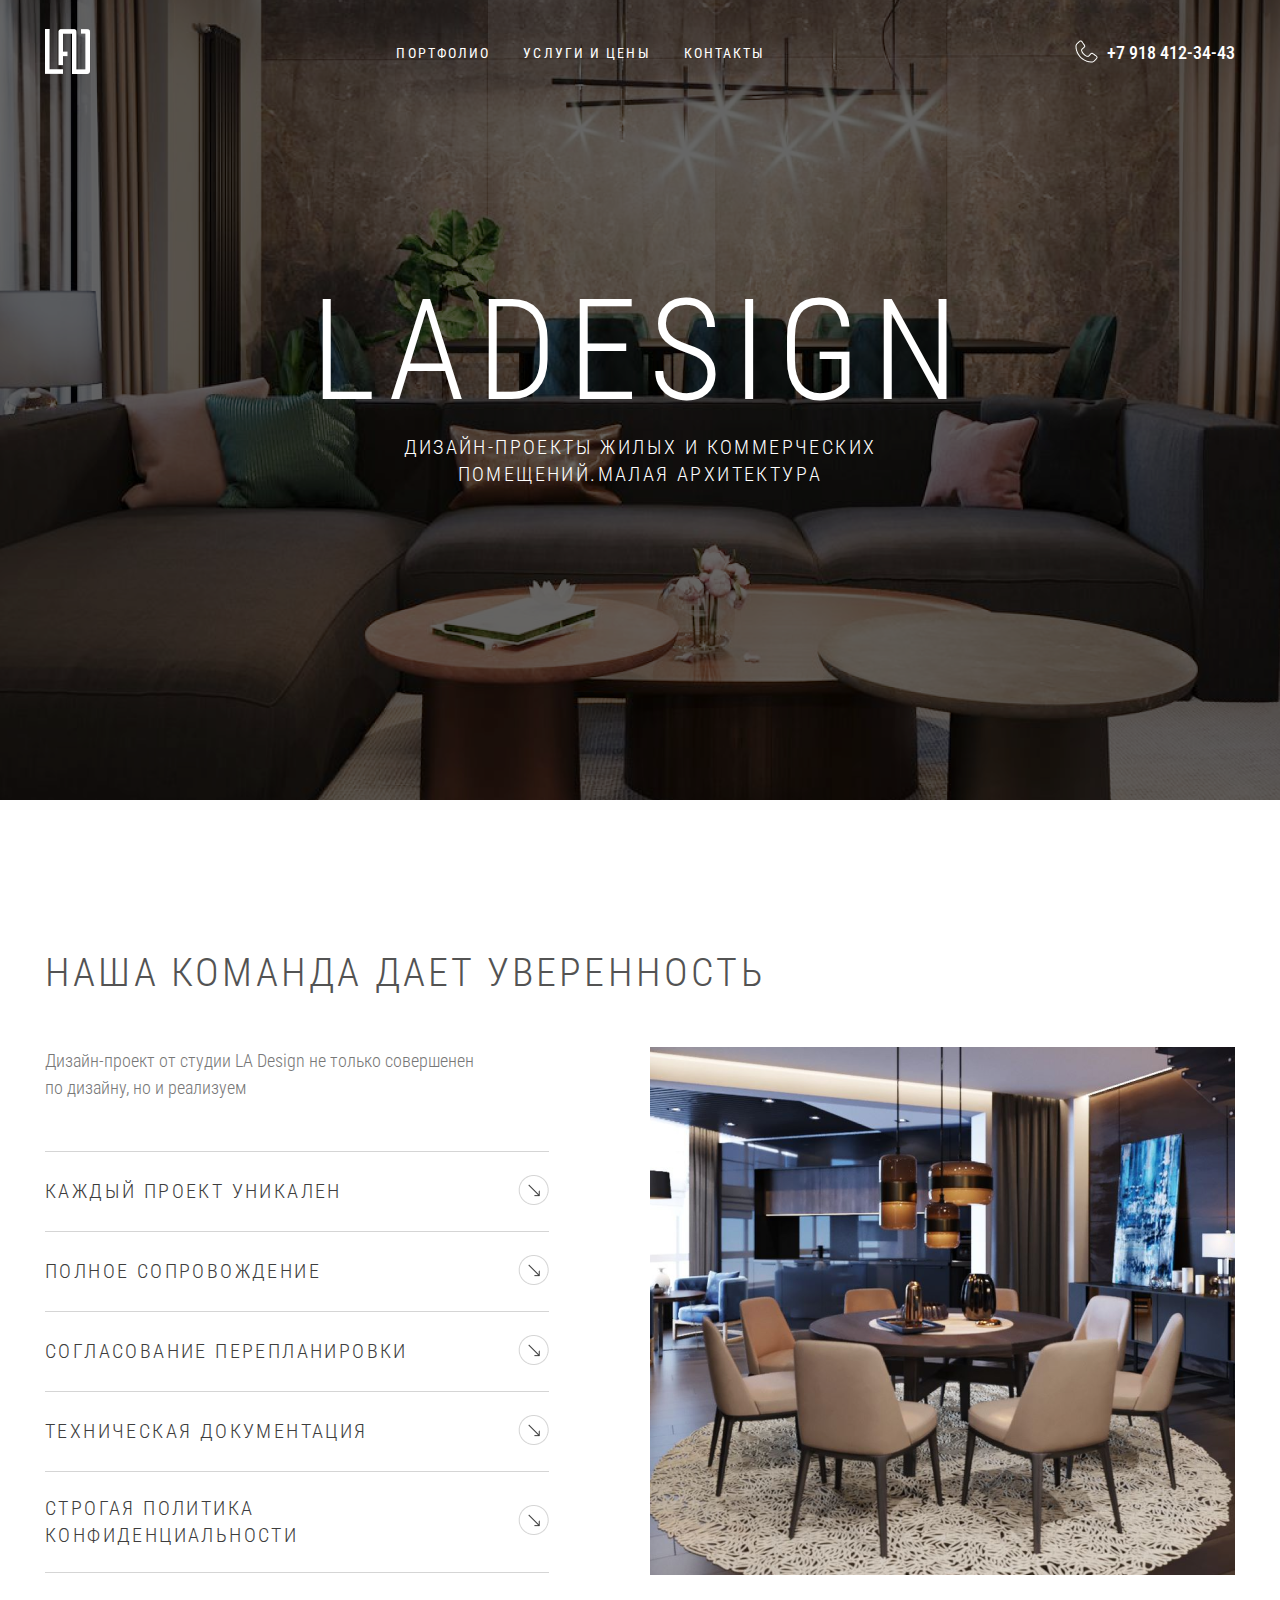
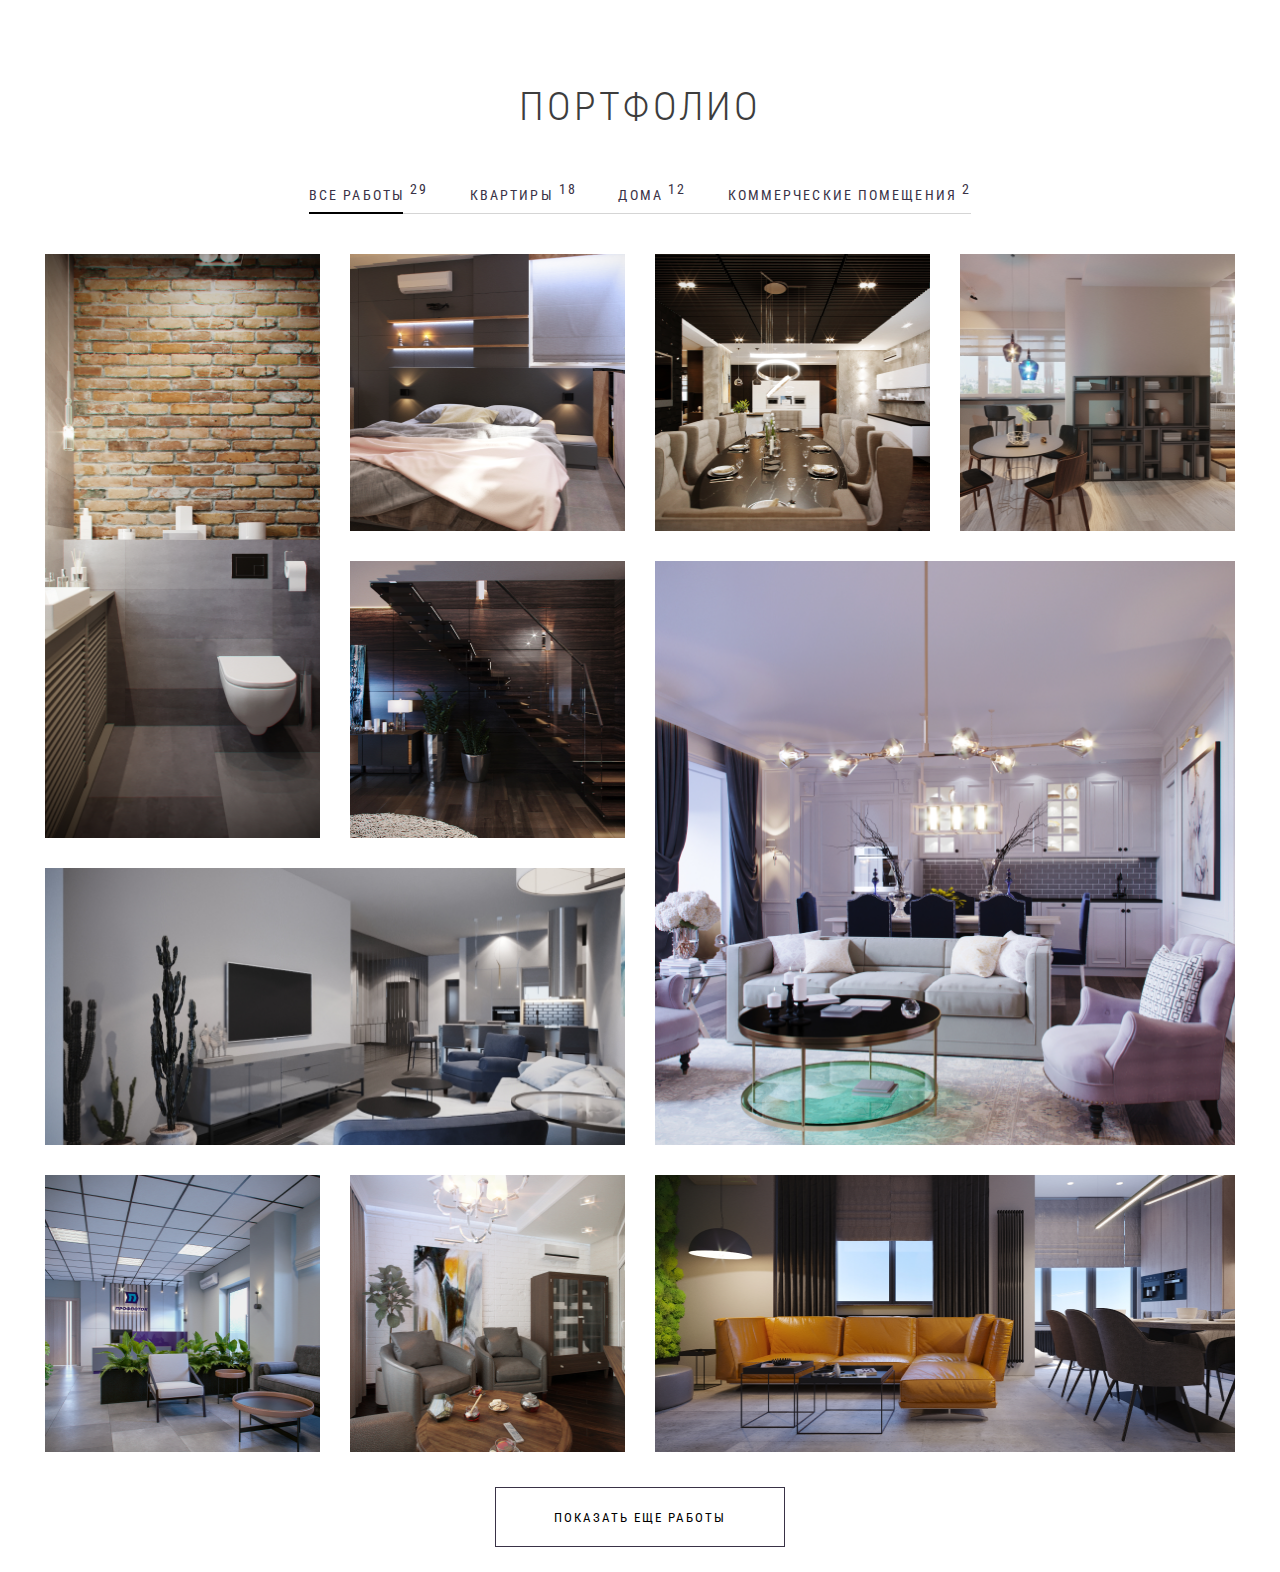
==== commit 816d4c49: "Был реализован блок portfolio и адаптация для него под разные разрешения экрана" ====
--- a/index.html
+++ b/index.html
@@ -11,7 +11,7 @@
     <link rel="stylesheet" href="/assets/styles/home.css">
     <link rel="stylesheet" href="/assets/styles/reset.css">
 </head>
-<body>
+<body class="body">
     <div class="background">
         <header class="header">
             <div class="container">
@@ -55,8 +55,12 @@
             </div>
 
             <div class="lozung__description">
-                Дизайн-проекты жилых и коммерческих помещений.Малая архитектурa
+                <h1>Дизайн-проекты жилых и коммерческих помещений.Малая архитектурa</h1>
             </div>
+        </div>
+
+        <div class="arrow">
+            <img src="/assets/images/background_img/icon/Arrow 1.png" alt="">
         </div>
 
     </div>
@@ -64,8 +68,8 @@
     <main class="main">
         <div class="container">
             <section class="benefits">
-                <div class="benefits__title">
-                    Наша команда дает уверенность
+                <div class="benefits__title h2">
+                    <h2>Наша команда дает уверенность</h2>
                 </div>
                 
                 <div class="benefits__info">
@@ -95,7 +99,7 @@
                             </div>
                             
                             <div class="benefits__item">
-                                <div class="benefits__text">Строгая политика конфиденциальности</div>
+                                <div class="benefits__text">Строгая политика <br>конфиденциальности</div>
                                 <div class="benefits__arrow"><img src="/assets/images/benefits_img/icon/icon_arrow.png" alt=""></div>
                             </div>
                         </div>
@@ -106,8 +110,81 @@
                     </div>      
                 </div>
             </section>
+
+            <section class="portfolio">
+                <div class="portfolio__title h2">
+                    <h2>Портфолио</h2>
+                </div>
+
+                <div class="portfolio__tabs tabs">
+                   <div class="tabs__items">
+                       <a href="" class="tabs__tab tabs__tab_active">все работы<span>29</span></a>
+                       <a href="" class="tabs__tab">квартиры<span>18</span></a>
+                       <a href="" class="tabs__tab">дома<span>12</span></a>
+                       <a href="" class="tabs__tab">коммерческие помещения<span>2</span></a>
+                   </div>
+
+                    <div class="tabs__line">
+                        <div class="tabs__black-line"></div>
+                    </div>
+                </div>
+
+                <div class="portfolio__list list">
+                    <div class="list__item item-1x2">
+                        <img src="/assets/images/portfolio_images/picture1.png" alt="">
+
+                        <div class="overlay">
+                           <p>loft</p>
+                           <p>Unique collection</p>
+                        </div>
+                    </div>
+
+                    <div class="list__item">
+                        <img src="/assets/images/portfolio_images/picture2.png" alt="">
+
+                        <div class="overlay">
+                            <p>Название в две строки</p>
+                            <p>Unique collection</p>
+                         </div>
+                    </div>
+
+                    <div class="list__item">
+                        <img src="/assets/images/portfolio_images/picture3.png" alt="">
+                    </div>
+
+                    <div class="list__item">
+                        <img src="/assets/images/portfolio_images/picture4.png" alt="">
+                    </div>
+
+                    <div class="list__item">
+                        <img src="/assets/images/portfolio_images/picture5.png" alt="">
+                    </div>
+
+                    <div class="list__item item-2x2">
+                        <img src="/assets/images/portfolio_images/picture6.png" alt="">
+                    </div>
+
+                    <div class="list__item item-2x1">
+                        <img src="/assets/images/portfolio_images/picture7.png" alt="">
+                    </div>
+
+                    <div class="list__item">
+                        <img src="/assets/images/portfolio_images/picture8.png" alt="">
+                    </div>
+
+                    <div class="list__item">
+                        <img src="/assets/images/portfolio_images/picture9.png" alt="">
+                    </div>
+
+                    <div class="list__item item-2x1">
+                        <img src="/assets/images/portfolio_images/picture10.png" alt="">
+                    </div>
+                </div>
+
+                <button class="portfolio__button">Показать еще работы</button>
+            </section>
         </div>
     </main>
     <footer>Я подвал</footer>
 </body>
-</html>
+</html>--- a/assets/styles/main.css
+++ b/assets/styles/main.css
@@ -1,16 +1,13 @@
 .container {
     position: relative;
     z-index: 50;
-    max-width: 1200px;
+    max-width: 1290px;
     margin: 0px auto;
-    
-    
 }
 
 .header {
     width:100%;
     font-family: "Roboto Condensed", sans-serif;
-   
 }
 
 .header__content {
@@ -18,12 +15,8 @@
    min-height: 105px;
    align-items: center;
    justify-content: space-between;
-   padding: 0 30px;
+   padding: 0 45px;
    width: 100%;
-}
-
-.navigation {
-   
 }
 
 .navigation__item {
@@ -55,7 +48,6 @@
     font-weight: 500;
     color: inherit;
     text-decoration: unset;
-  
 }
 
 .menu {
@@ -68,11 +60,18 @@
 .menu__line {
     width: 40px;
     border: 2px solid #fff;
+}
 
+
+.h2 {
+    font-size: 40px;
+    font-weight: 300;
+    line-height: 117%;
+    letter-spacing: 0.08em;
+    text-transform: uppercase;
 }
 
 @media (max-width:768px) {
-
     .menu {
         display:flex;
     }
@@ -80,19 +79,27 @@
     .navigation {
         display: none;
     }
+}
 
+
+
+@media (max-width:768px) {
+    .menu {
+        display:flex;
+    }
+
+    .navigation {
+        display: none;
+    }
 }
 
 @media (max-width:720px) {
-
     .menu {
         margin-left: 29px;
     }
-    
 }
 
 @media (max-width:428px) {
-
     .header__content {
         min-height: 70px;
         padding: 0 15px;
@@ -111,4 +118,8 @@
     .tel__number {
         font-size: 12px;
     } 
+
+    .h2 {
+        font-size: 30px;
+    }
 }--- a/assets/styles/home.css
+++ b/assets/styles/home.css
@@ -1,12 +1,33 @@
-body {
-
+.body {
     font-size: 14px;
     color:#FFFFFF;
-
+    font-family: "Roboto Condensed", sans-serif;
 }
 
 .background {
+  height: 800px;
+}
+
+.background__image {
+    position: absolute;
+    top: 0;
+    left:0;
+    background: no-repeat  left url('../images/background_img/picture.png');
+    background-position: 50% 0;
+    background-size: cover; 
+    width: 100%;
     height: 800px;
+}
+
+.background__image::before {
+    content: '';
+    position: absolute;
+    width: 100%;
+    height: 100%;
+    top: 0;
+    left: 0;
+    background: rgba(0, 0, 0, 0.6) 1920px 800px;
+    z-index: 0;
 }
 
 .lozung {
@@ -16,10 +37,10 @@
     flex-direction: column;
     align-items: center;
     margin-top: 165px;
+    padding: 0 15px;
 }
 
 .lozung__title {
-    font-family: "Roboto Condensed", sans-serif;
     font-size: 140px;
     font-weight: 300;
     letter-spacing: 0.08em;
@@ -30,7 +51,6 @@
 
 .lozung__description {
     max-width: 632px;
-    font-family: "Roboto Condensed", sans-serif;
     font-size: 20px;
     font-weight: 300;
     text-transform: uppercase;
@@ -39,53 +59,22 @@
     line-height:135%;
 }
 
-.background__image {
-    position: absolute;
-    top: 0;
-    left:0;
-    background: no-repeat  left url('../images/background_img/picture.png');
-    background-position: 50% 0;
-    background-size: cover; 
-    width: 100%;
-    height: 800px;
-}
-
-
-.background__image::before {
-    content: '';
-    position: absolute;
-    width: 100%;
-    height: 100%;
-    top: 0;
-    left: 0;
-    background: rgba(0, 0, 0, 0.6) 1920px 800px;
-    z-index: 0;
-    
-    
-}
-
 .main {
     margin-top: 150px;
 }
+
 .benefits {
-    font-family: "Roboto Condensed", sans-serif;
     max-height: 625px;
-    padding: 0 4.6%;
-    
-}
-
-.benefits__title {
-    font-size: 40px;
+    padding: 0 45px;
+}
+
+.benefits__title  {
     color: #535353;
-    font-weight: 300;
-    line-height: 117%;
-    letter-spacing: 0.08em;
-    text-transform: uppercase;
 }
 
 .benefits__info {
     display: flex;
-    align-items: end;
+    margin-top: 50px;
 }
 
 .benefits__info-left {
@@ -94,12 +83,12 @@
 }
 
 .benefits__description {
-    max-width: 400px;
+    max-width: 514px;
     font-size: 18px;
     color: #777777;
     font-weight: 300;
     line-height: 150%;
-    margin: 8% 0 ;
+    padding-bottom: 50px;
 }
 
 .benefits__item {
@@ -107,7 +96,8 @@
     justify-content: space-between;
     align-items: center;
     border-top: 1px solid #D5D5D5;
-    padding: 25px;
+    padding: 23px 0;
+    row-gap: 20px;
 }
 
 .benefits__item:last-child {
@@ -124,25 +114,187 @@
 }
 
 .benefits__info-right {
-    margin-left: 4.4%;
-}
-
+    margin-left: 101px;
+    width: 585px;
+    height: 528px;
+}
 
 .benefits__info-right img {
-    max-width: 450px;
-    width: 100%;
-    height: 520px;
+    width: 585px;
+    height: 100%;
+}
+
+.portfolio {
+    font-size: 140px;
+    margin-top: 109px;
+    text-align: center;
+    padding: 0 45px;
+}
+
+.portfolio__title {
+    color: #3D3D3D;
+}
+
+.portfolio__tabs {
+    max-width: 662px;
+    margin: 50px auto 40px auto;
+}
+
+.tabs__items {
+    max-width: 662px;
+    overflow: auto;
+    display: flex;
+    justify-content: space-between;
+    gap: 30px;
+    text-wrap: nowrap;
+    /* Скрываем scrollbar для IE, Edge и Firefox */
+    -ms-overflow-style: none;  /* IE и Edge */
+    scrollbar-width: none;  /* Firefox */
+}
+
+/* Скрываем scrollbar для Chrome, Safari и Opera */
+.tabs::-webkit-scrollbar {
+    display: none;
+}
+
+.tabs__tab {
+    font-weight: 400px;
+    font-size: 14px;
+    line-height: 117%;
+    color: #393246;
+    letter-spacing: 0.15em;
+    text-transform: uppercase;
+    text-decoration: unset;
    
 }
 
+.tabs__tab span {
+    vertical-align: super;
+    margin-left: 5px;
+}
+
+.tabs__line {
+    position: relative;
+    width: 100%;
+    max-width: 100%;
+    margin-top: 10px;
+    border-bottom: 1px solid #D5D5D5;
+}
+
+.tabs__black-line {
+    position: absolute;
+    top: -1px;
+    left: 0;
+    width: 94px;
+    border-bottom: 2px solid #000000;
+}
+
+.portfolio__list {
+    display: grid;
+    max-height: 1198px;
+    max-width: 1198px;
+    grid-template-rows: repeat(4, calc((100% - 90px)/4));
+    grid-template-columns: repeat(4, calc((100% - 90px)/4));
+    gap: 30px;
+    margin: 0 auto -60px auto;
+}
+
+.list__item {
+    position: relative;
+    width: 100%;
+    height: 100%;
+}
+
+.list__item img {
+    width: 100%;
+    height: 100%;
+    max-height: 100%;
+}
+
+.overlay {
+    position: absolute;
+    top: 0;
+    left: 0;
+    z-index: 50;
+    width: 100%;
+    height: 100%;
+    font-family: inherit;
+    font-size: 18px;
+    display: flex;
+    flex-direction: column;
+    justify-content: center;
+    align-items:center;
+    row-gap: 10px;
+    line-height: 27px;
+    font-weight: 300;
+    opacity: 0;
+    padding: 0 10px;
+}
+
+.overlay p:first-child {
+    font-size: 20px;
+    letter-spacing: 0.12em;
+    text-transform: uppercase;
+}
+
+.overlay p:last-child {
+    font-size: 18px;
+}
+
+.overlay:hover {
+    opacity: 1;
+    background-color: rgba(0, 0, 0, 0.6);
+    
+}
+
+.item-1x2 {
+    grid-row: span 2;
+}
+
+.item-2x1 {
+    grid-column: span 2;
+}
+
+.item-2x2 {
+    grid-row: span 2;
+    grid-column: span 2;
+}
+
+.portfolio__button {
+    width: 290px;
+    height: 60px;
+    border: 1px solid #393246;
+    font-family: inherit;
+    background-color: #FFFFFF;
+    color: black;
+    letter-spacing: 0.15em;
+    text-transform: uppercase;
+}
+
+.portfolio__button:hover {
+    background-color: #393246;
+    color: white;
+}
+
+@media (max-width:1200px) {
+    .benefits__info-right {
+        margin-left: 40.66px;
+        width: 450px;
+    }
+
+    .benefits__info-right img {
+        width: 450px;
+    }
+    
+    .portfolio__list {
+        max-width: 1000px;
+        max-height: 1000px;
+    }
+}
+
 @media (max-width:1024px) {
-
     .background {
         height: 600px;
-    }
-
-    .lozung {
-        margin-top: 81px;
     }
     
     .background__image {
@@ -150,100 +302,161 @@
         
     }
 
-    .benefits__info-right img {
-        width: 350px;
-    }
-
-}
-
-@media (max-width:768px) {
-
-    .lozung__title {
-        font-size: 120px;
-     }
-
-    .lozung__description {
-        font-size: 18px;
+    .lozung {
+        margin-top: 81px;
+    }
+
+    .benefits__info-left {
+        width: 450px;
+    }
+
+    .portfolio {
+        margin-top: 150px;
+    }
+
+    .portfolio__list {
+        max-width: 930px;
+        margin-top: 50px;
+    }
+}
+
+
+@media (max-width:1000px) {
+    .main {
+        margin-top: 70px;
     }
 
     .benefits {
-        max-width: 678px;
+        max-width: 100%;
         max-height: 1210px;
         height: 100%;
     }
 
     .benefits__info {
+        max-width: 100%;
+        width: 100%;
         flex-direction: column;
         align-items: center;
+        margin-top: 30px;
     }
 
     .benefits__info-left {
-        max-width: 678px;
+        max-width: 100%;
         width: 100%;
+        justify-content: start;
+    }
+     
+    .benefits__description {
+        padding-bottom: 30px;    
     }
 
     .benefits__info-right {
-        margin-top: 6%;
+        margin-top: 50px;
         margin-left: 0;
+        width: 100%;
+        height: 528px;
     }
 
     .benefits__info-right img {
-        max-width: 625px;
+        max-width:100%;
         width: 100%;
-        height: auto;
-    }
-    
-
-}
-
-@media (max-width:626px) {   
-    
+        height: 100%;
+    }
+
+    .portfolio {
+        margin-top: 70px;
+    }
+
+    .portfolio__tabs {
+        margin: 30px auto;
+    }
+
+    .portfolio__list {
+        max-height: 2786px;
+        grid-template-rows: repeat(8, calc((100% - 210px)/8));
+        grid-template-columns: repeat(2, calc((100% - 30px)/2));
+    }
+
+    .list__item:nth-child(1){ order: 1; }
+    .list__item:nth-child(2){ order: 2; }
+    .list__item:nth-child(3){ order: 3; }
+    .list__item:nth-child(4){ order: 4; }
+    .list__item:nth-child(5){ order: 5; }
+    .list__item:nth-child(6){ order: 7; }
+    .list__item:nth-child(7){ order: 6; }
+    .list__item:nth-child(8){ order: 8; }
+    .list__item:nth-child(9){ order: 9; }
+    .list__item:nth-child(10){order: 10; }
+}
+
+@media (max-width:690px) {   
     .lozung {
         margin-top: 130px;
     }
 
     .lozung__title {
         font-size: 100px;
-     }
+    }
 
     .lozung__description {
         font-size: 16px;
     }
+}
+
+@media (max-width:586px) {      
+
+    .portfolio {
+        padding: 0 12px;
+    }
     
+    .portfolio__list {
+        display: flex;
+        flex-direction: column;
+        row-gap: 10px;
+        max-width: 350px;
+    }
+   
+    .list__item:not(:nth-child(1)):not(:nth-child(7))  {
+        max-width: 350px;
+        height: 350px;
+    }
+
+    .list__item:first-child {
+        max-width: 350px;
+        height: 500px;
+    }
+
+    .list__item:nth-child(7) {
+        max-width: 350px;
+        height: 250px;
+    }
+
+    .list__item:nth-child(8){ display: none; }
+    .list__item:nth-child(9){ display: none; }
+    .list__item:nth-child(10){display: none; }
 }
 
 @media (max-width:476px) {
-
     .lozung__title {
         font-size: 80px;
      }
 
-    .lozung__description {
-        font-size: 16px;
+    .benefits {
+        padding: 0 12px;
     }
 }
 
 @media (max-width:428px) {
-
     .background {
         height: 480px;
     }
-
-    .lozung__title {
-       font-size: 60px;
-    }
     
-    .lozung__description {
-        font-size: 16px;
-    }
-
     .background__image {
         height: 480px;
-        
-    }
-
-    .benefits__title {
-        font-size: 30px;
+    }
+
+    .lozung__title {
+        font-size: 60px;
     }
 
     .benefits__description {
@@ -255,6 +468,39 @@
     }
 
     .benefits__info-right {
-        width: 110%;
-    }
-}
+        width: calc(100% + 24px);
+        height: 300px;
+        margin-top: 30px;
+    }
+
+    .list__item img{
+        width:100%;
+        height: 100%;
+    }
+}
+
+@media (max-width:325px) {
+    .portfolio {
+        margin-top: 66px;
+    }
+
+    .list__item:not(:nth-child(1)):not(:nth-child(7))  {
+        width: 290px;
+        height: 290px;
+    }
+
+    .list__item:first-child {
+        width: 290px;
+        height: 471px;
+    }
+
+    .list__item:nth-child(7) {
+        width: 290px;
+        height: 220px;
+    }
+
+    .list__item img{
+       width: 100%;
+       height: 100%;
+    }
+}
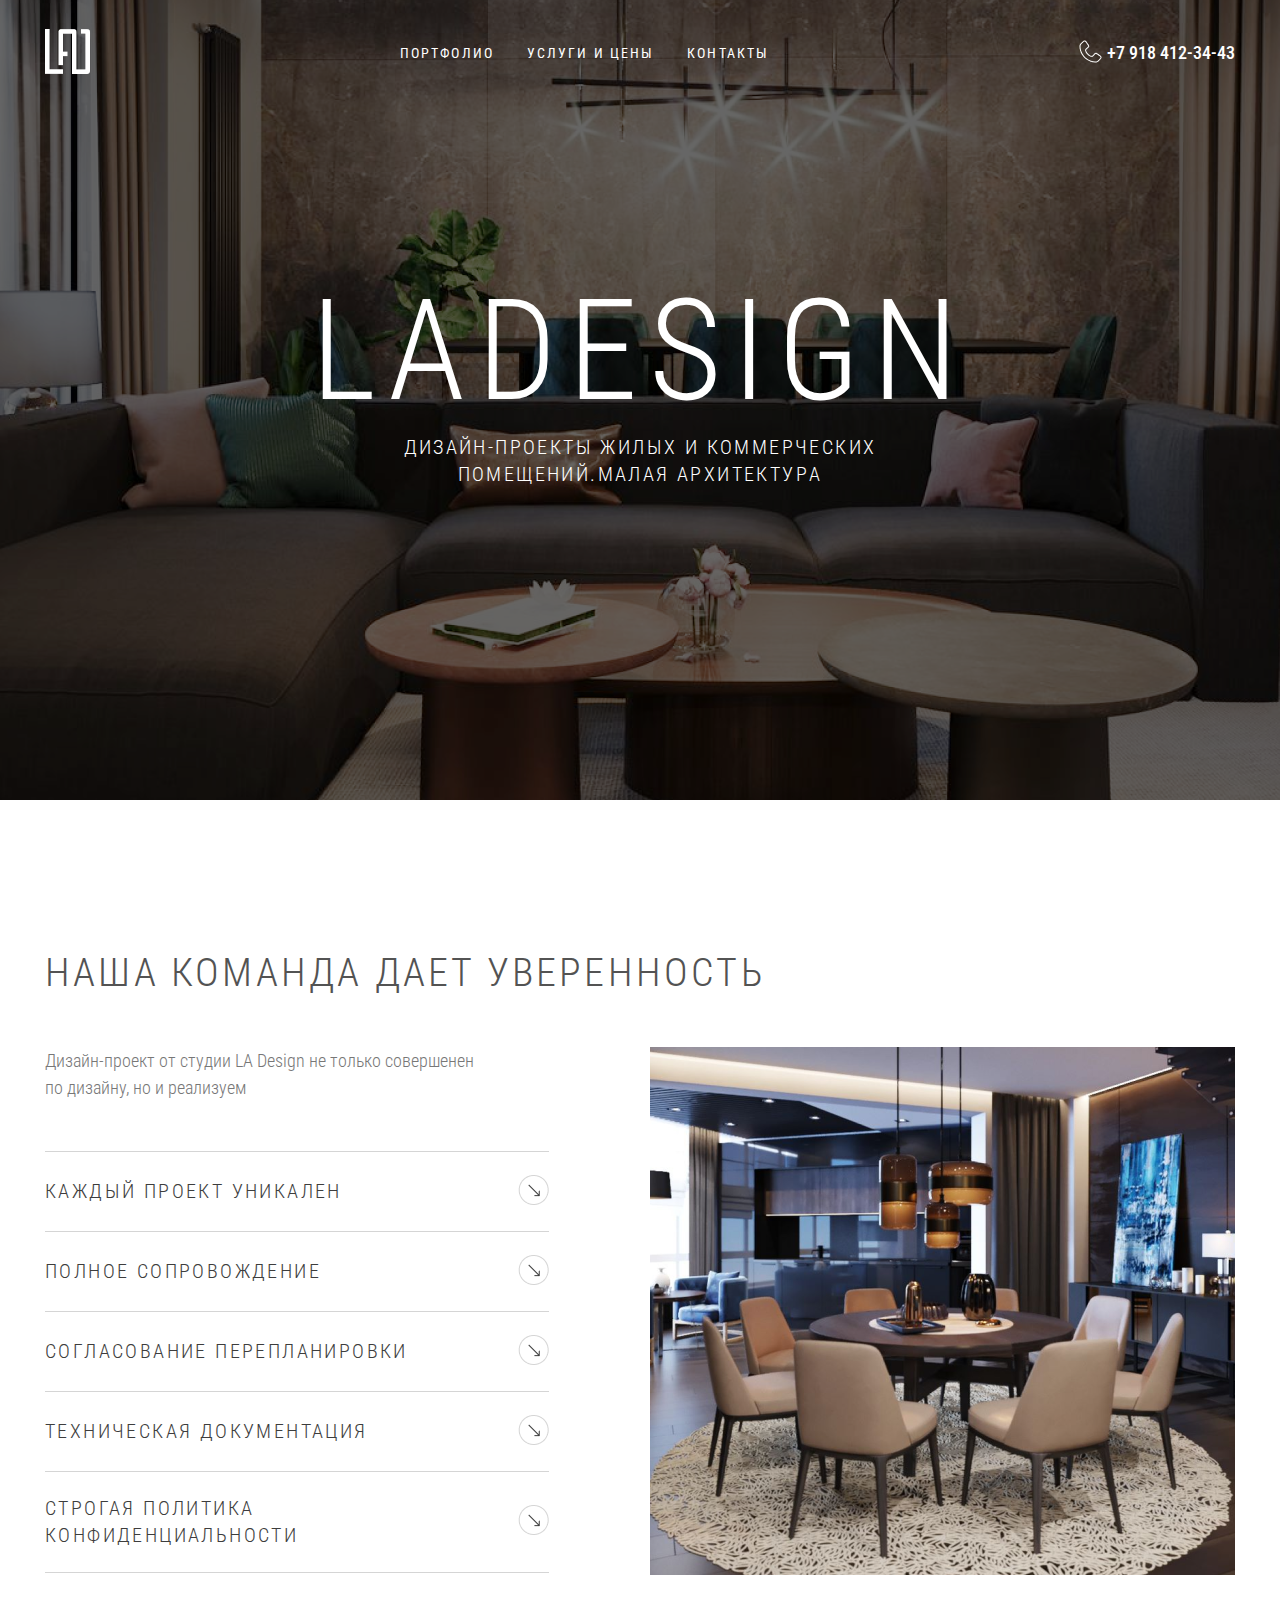
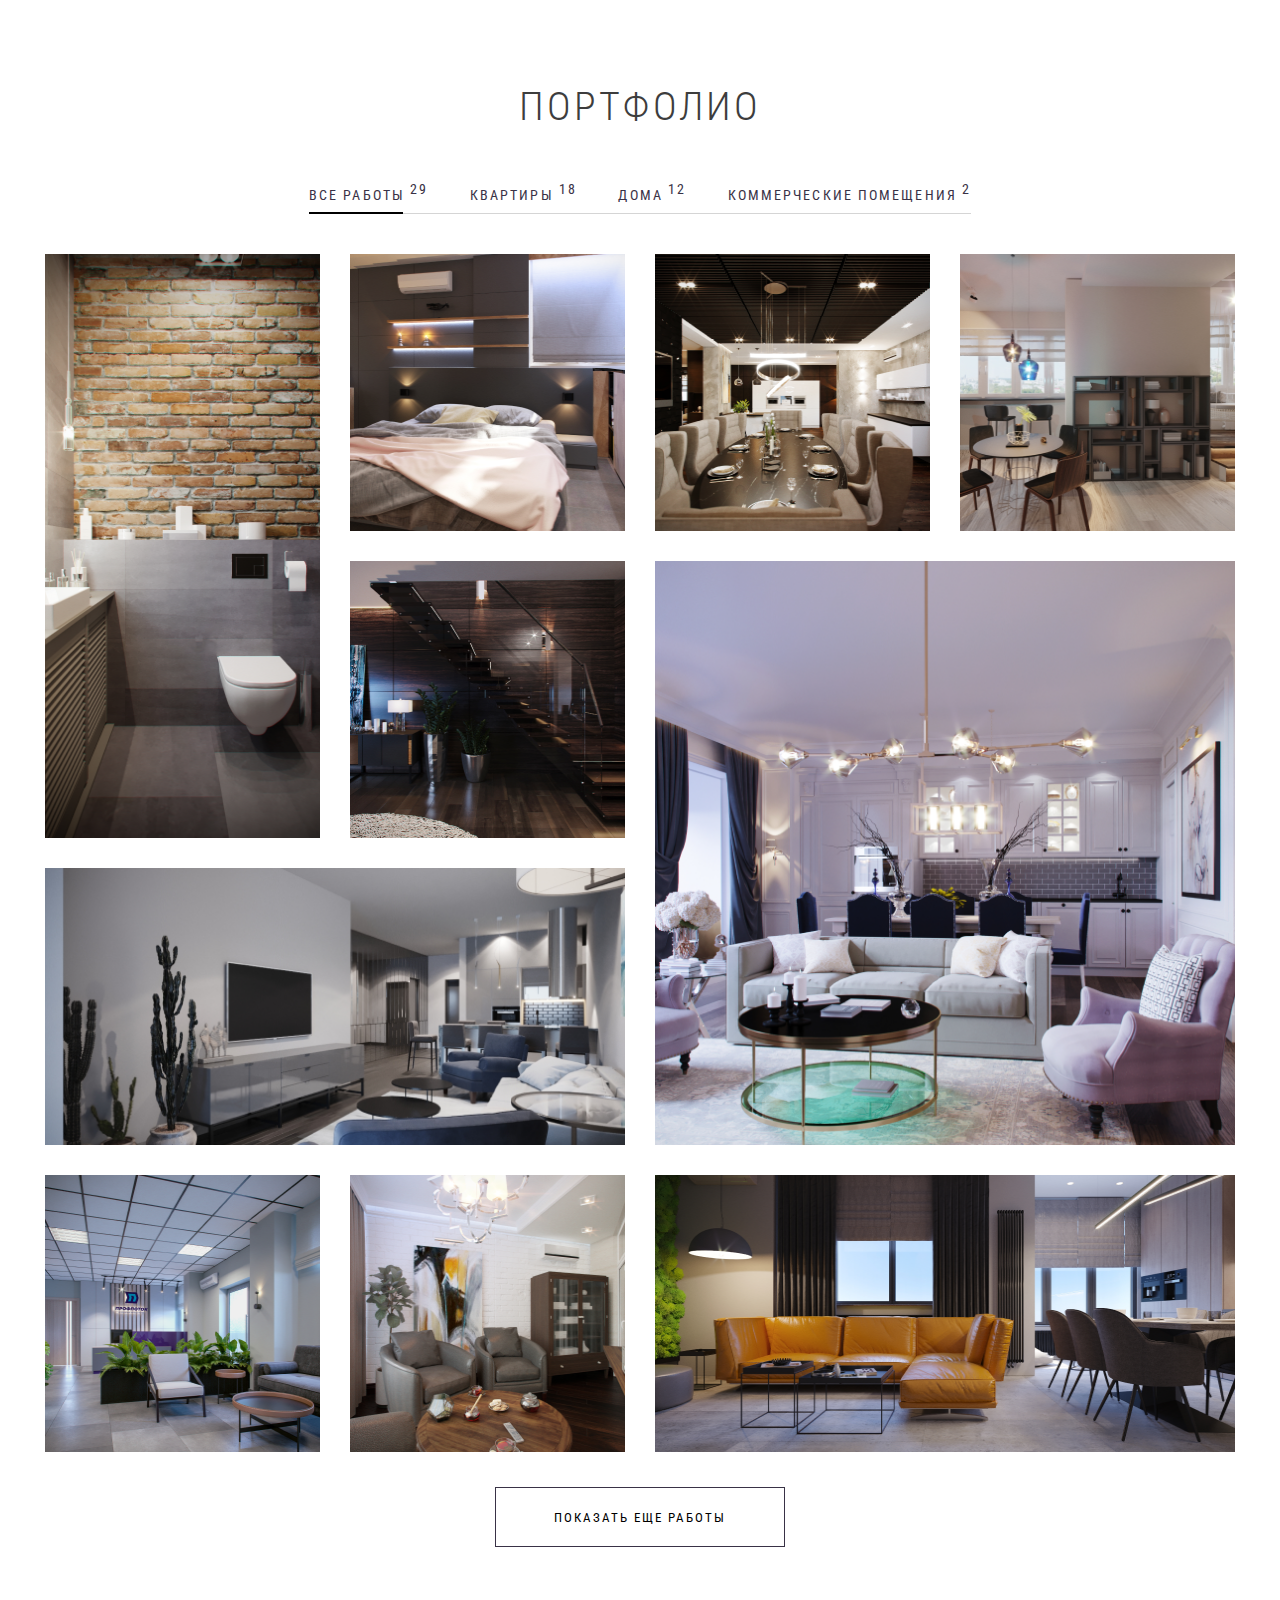
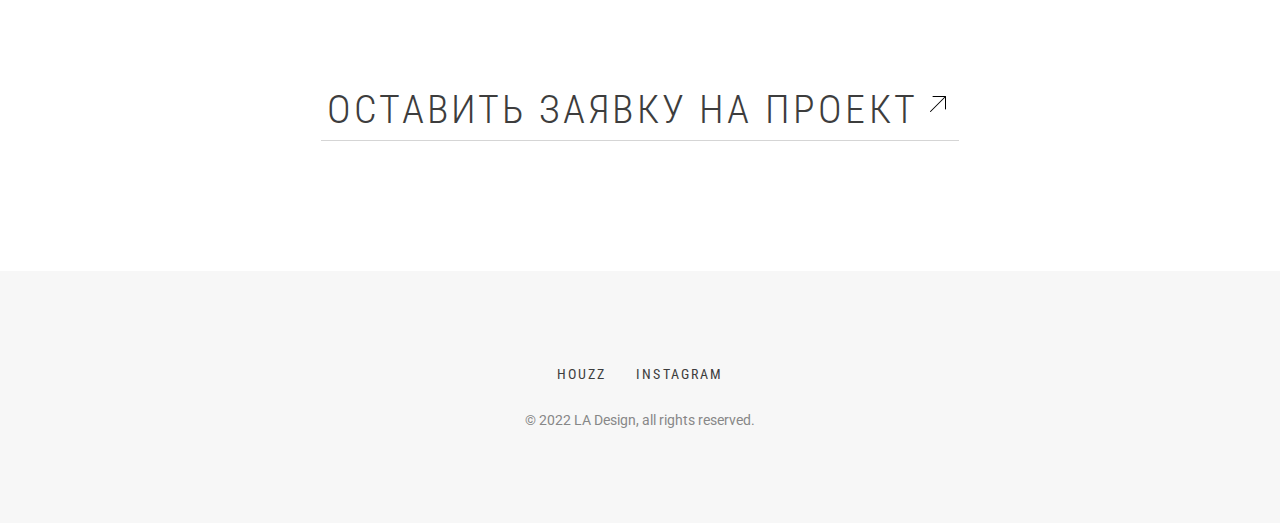
==== commit 70dff27c: "Был реализован футер и исправлены определенные недочеты. Главная страница готова" ====
--- a/index.html
+++ b/index.html
@@ -6,7 +6,9 @@
     <title>LaDesign</title>
     <link rel="preconnect" href="https://fonts.googleapis.com">
     <link rel="preconnect" href="https://fonts.gstatic.com" crossorigin>
-    <link href="https://fonts.googleapis.com/css2?family=Roboto+Condensed:ital,wght@0,100..900;1,100..900&display=swap" rel="stylesheet">
+    <link href="https://fonts.googleapis.com/css2?family=Roboto+Condensed:ital,wght@0,100..900;1,100..900&family=Roboto:wght@300;400&display=swap" rel="stylesheet">    
+    <link rel="preconnect" href="https://fonts.gstatic.com" crossorigin>
+    <link href="https://fonts.googleapis.com/css2?family=Roboto:wght@300;500&display=swap" rel="stylesheet">
     <link rel="stylesheet" href="/assets/styles/main.css">
     <link rel="stylesheet" href="/assets/styles/home.css">
     <link rel="stylesheet" href="/assets/styles/reset.css">
@@ -29,7 +31,7 @@
                     <div class="header__right">
                         <div class="tel">
                             <div class="tel__image">
-                                <a href=""><img src="/assets/images/icon-phon/icon_phon.png" alt=""></a>
+                                <a href=""><img src="/assets/images/icon-phon/Vector.png" alt=""></a>
                             </div>
 
                             <a href class="tel__number">+7 918 412-34-43</a>
@@ -150,41 +152,103 @@
 
                     <div class="list__item">
                         <img src="/assets/images/portfolio_images/picture3.png" alt="">
+
+                        <div class="overlay">
+                            <p>Название в две строки</p>
+                            <p>Unique collection</p>
+                         </div>
                     </div>
 
                     <div class="list__item">
                         <img src="/assets/images/portfolio_images/picture4.png" alt="">
+
+                        <div class="overlay">
+                            <p>Название в две строки</p>
+                            <p>Unique collection</p>
+                         </div>
                     </div>
 
                     <div class="list__item">
                         <img src="/assets/images/portfolio_images/picture5.png" alt="">
+
+                        <div class="overlay">
+                            <p>Название в две строки</p>
+                            <p>Unique collection</p>
+                         </div>
                     </div>
 
                     <div class="list__item item-2x2">
                         <img src="/assets/images/portfolio_images/picture6.png" alt="">
+
+                        <div class="overlay">
+                            <p>Название в две строки</p>
+                            <p>Unique collection</p>
+                         </div>
                     </div>
 
                     <div class="list__item item-2x1">
                         <img src="/assets/images/portfolio_images/picture7.png" alt="">
+
+                        <div class="overlay">
+                            <p>Название в две строки</p>
+                            <p>Unique collection</p>
+                         </div>
                     </div>
 
                     <div class="list__item">
                         <img src="/assets/images/portfolio_images/picture8.png" alt="">
+
+                        <div class="overlay">
+                            <p>Название в две строки</p>
+                            <p>Unique collection</p>
+                         </div>
                     </div>
 
                     <div class="list__item">
                         <img src="/assets/images/portfolio_images/picture9.png" alt="">
+
+                        <div class="overlay">
+                            <p>Название в две строки</p>
+                            <p>Unique collection</p>
+                         </div>
                     </div>
 
                     <div class="list__item item-2x1">
                         <img src="/assets/images/portfolio_images/picture10.png" alt="">
+
+                        <div class="overlay">
+                            <p>Название в две строки</p>
+                            <p>Unique collection</p>
+                         </div>
                     </div>
                 </div>
 
                 <button class="portfolio__button">Показать еще работы</button>
             </section>
+
+            <div class="application">
+                <button class="application__button">
+                    <span class="application__text">оставить заявку на проект</span>
+                    <span class="application__arrow"><img src="/assets/images/icon-arrow/akar-icons_arrow-up-right.png" alt=""></span> 
+                </button>
+            </div>
         </div>
     </main>
-    <footer>Я подвал</footer>
+
+    <footer class="footer">
+        <div class="footer__body">
+            <div class="footer__social">
+                <a href="" class="footer__link">houzz</a>
+
+                <div class="text">
+                    instagram
+                </div>
+            </div>
+
+            <div class="footer__copyright">
+                © 2022 LA Design, all rights reserved.
+            </div>
+        </div>
+    </footer>
 </body>
 </html>--- a/assets/styles/main.css
+++ b/assets/styles/main.css
@@ -71,6 +71,41 @@
     text-transform: uppercase;
 }
 
+.footer {
+    display: flex;
+    justify-content: center;
+    background-color: #F7F7F7;
+    margin-top: 130px;
+}
+
+.footer__body {
+    max-width: 213;
+    height: 61;;
+    margin: 95px 0;
+}
+
+.footer__social {
+    display: flex;
+    justify-content: center;
+    column-gap: 30px;
+    font-family: "Roboto Condensed", sans-serif;
+    color: #3D3D3D;
+    line-height: 16.41px;
+    letter-spacing: 0.15em;
+    text-transform: uppercase;
+}
+
+.footer__link {
+    color: #3D3D3D;
+    text-decoration: unset;
+}
+
+.footer__copyright {
+    font-family: "Roboto", sans-serif;
+    margin-top: 30px;
+    color: #878787;
+}
+
 @media (max-width:768px) {
     .menu {
         display:flex;
@@ -78,6 +113,13 @@
 
     .navigation {
         display: none;
+    }
+
+    .footer {
+        display: flex;
+        justify-content: center;
+        background-color: #F7F7F7;
+        margin-top: 100px;
     }
 }
 
@@ -122,4 +164,8 @@
     .h2 {
         font-size: 30px;
     }
+
+    .footer {
+        margin-top: 70px;
+    }
 }--- a/assets/styles/home.css
+++ b/assets/styles/home.css
@@ -269,11 +269,45 @@
     color: black;
     letter-spacing: 0.15em;
     text-transform: uppercase;
+    cursor: pointer;
 }
 
 .portfolio__button:hover {
     background-color: #393246;
     color: white;
+}
+
+.application {
+    max-width: 642px;
+    display: flex;
+    justify-content: center;
+    margin: 130px auto 0 auto;  
+}
+
+.application__button {
+    font-family: inherit;
+    background-color: #FFFFFF;
+    cursor: pointer;
+    border: 0;
+    border-bottom: 1px solid #D5D5D5;
+    padding-bottom: 6px;
+}
+
+.application__arrow {
+    position: relative;
+    display: inline-block;
+    margin-left: 2px;
+    top: -4px;
+}
+
+.application__text {
+    font-family: inherit;
+    font-size: 40px;
+    font-weight: 300;
+    color: #3D3D3D;
+    letter-spacing: 0.08em;
+    text-transform: uppercase;
+    line-height: 46.88px;
 }
 
 @media (max-width:1200px) {
@@ -387,6 +421,10 @@
     .list__item:nth-child(8){ order: 8; }
     .list__item:nth-child(9){ order: 9; }
     .list__item:nth-child(10){order: 10; }
+
+    .application {
+       margin-top: 100px;
+    }
 }
 
 @media (max-width:690px) {   
@@ -401,6 +439,14 @@
     .lozung__description {
         font-size: 16px;
     }
+
+    .application__arrow {
+        top: 3px;
+    }
+    
+    .application__text {
+       font-size: 30px;
+     }
 }
 
 @media (max-width:586px) {      
@@ -413,27 +459,31 @@
         display: flex;
         flex-direction: column;
         row-gap: 10px;
-        max-width: 350px;
     }
    
     .list__item:not(:nth-child(1)):not(:nth-child(7))  {
-        max-width: 350px;
         height: 350px;
     }
 
     .list__item:first-child {
-        max-width: 350px;
-        height: 500px;
+        height: 471px;
     }
 
     .list__item:nth-child(7) {
-        max-width: 350px;
         height: 250px;
     }
 
     .list__item:nth-child(8){ display: none; }
     .list__item:nth-child(9){ display: none; }
     .list__item:nth-child(10){display: none; }
+
+    .application__arrow {
+        top: 6px;
+    }
+
+    .application__text {
+        font-size: 25px;
+    }
 }
 
 @media (max-width:476px) {
@@ -446,7 +496,7 @@
     }
 }
 
-@media (max-width:428px) {
+@media (max-width:435px) {
     .background {
         height: 480px;
     }
@@ -477,6 +527,22 @@
         width:100%;
         height: 100%;
     }
+
+    .application {
+        margin-top: 70px;
+    }
+
+    .application__arrow {
+        margin-left: 5px ;
+        top: 4px;
+    }
+
+    .application__text {
+        font-size: 16px;
+        line-height: 18.75px;
+        letter-spacing: 0.12em;
+        vertical-align: super;
+    }
 }
 
 @media (max-width:325px) {
@@ -485,17 +551,14 @@
     }
 
     .list__item:not(:nth-child(1)):not(:nth-child(7))  {
-        width: 290px;
         height: 290px;
     }
 
     .list__item:first-child {
-        width: 290px;
         height: 471px;
     }
 
     .list__item:nth-child(7) {
-        width: 290px;
         height: 220px;
     }
 
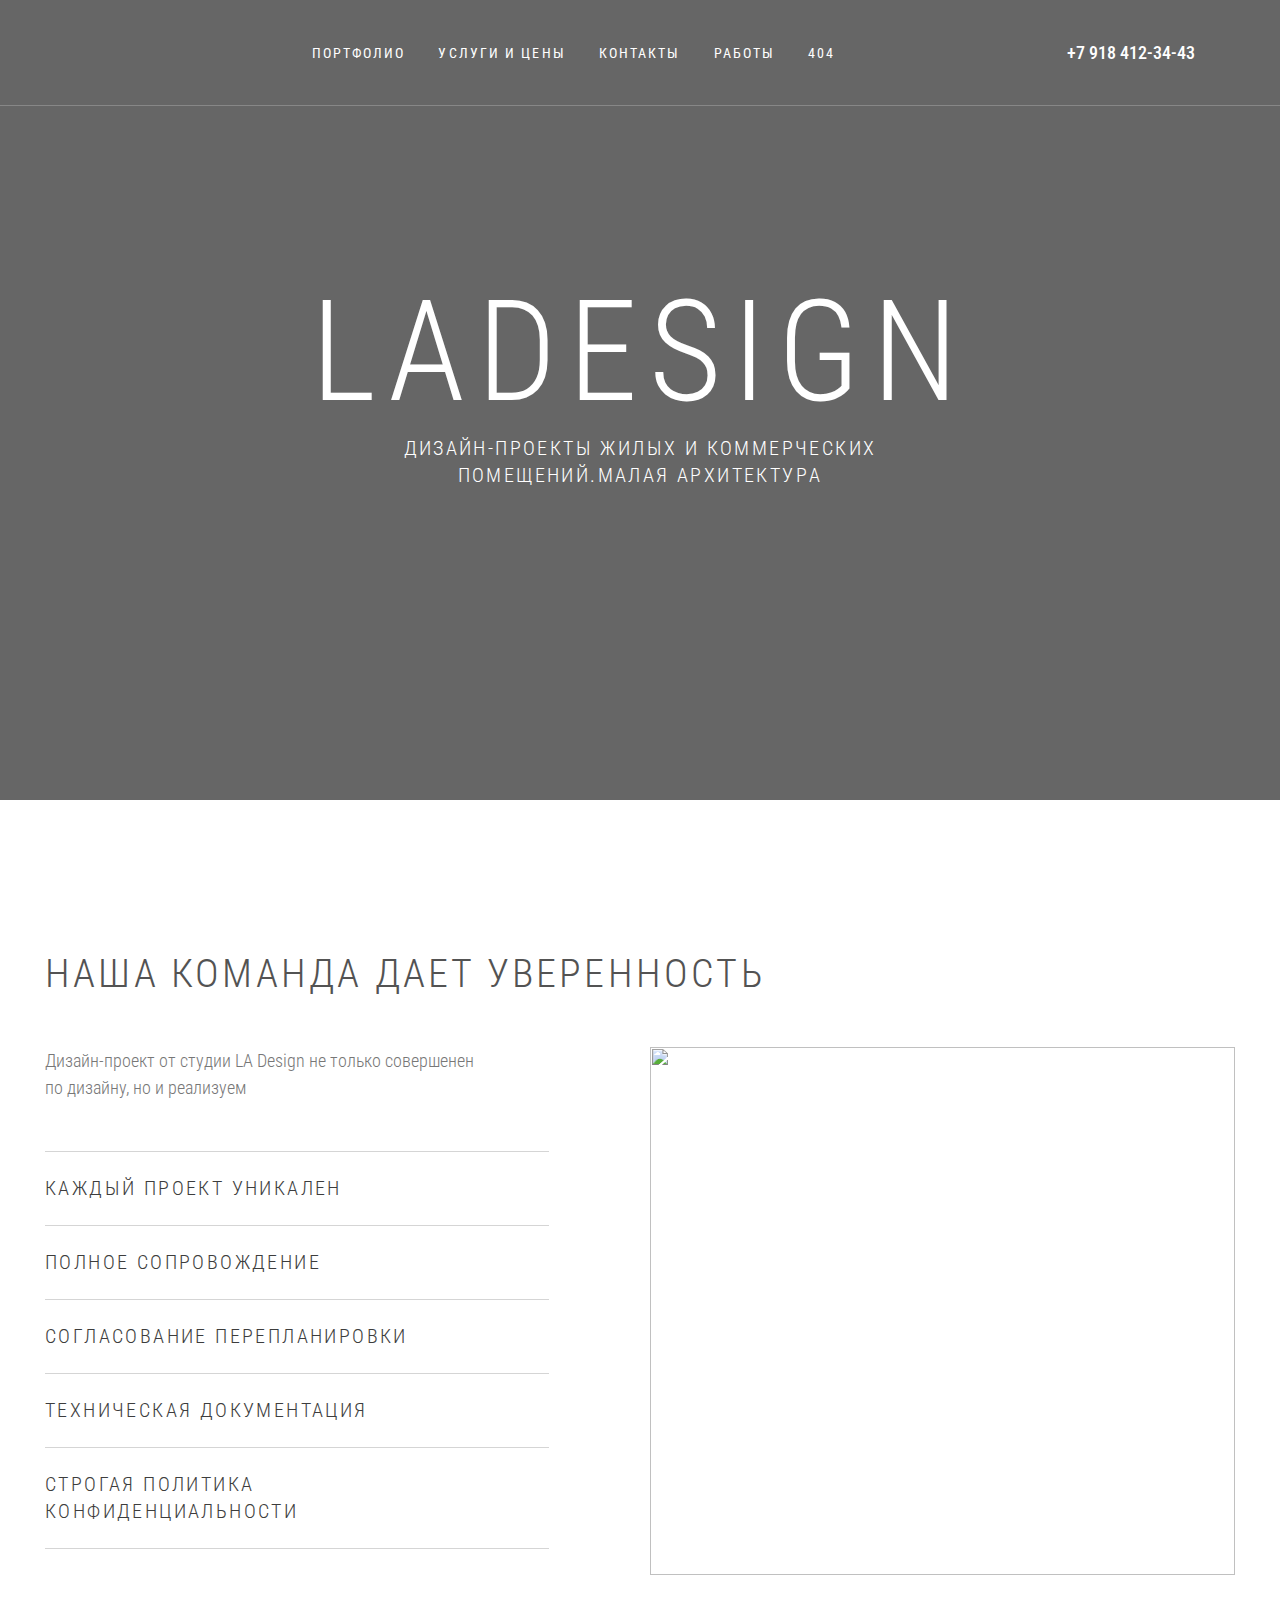
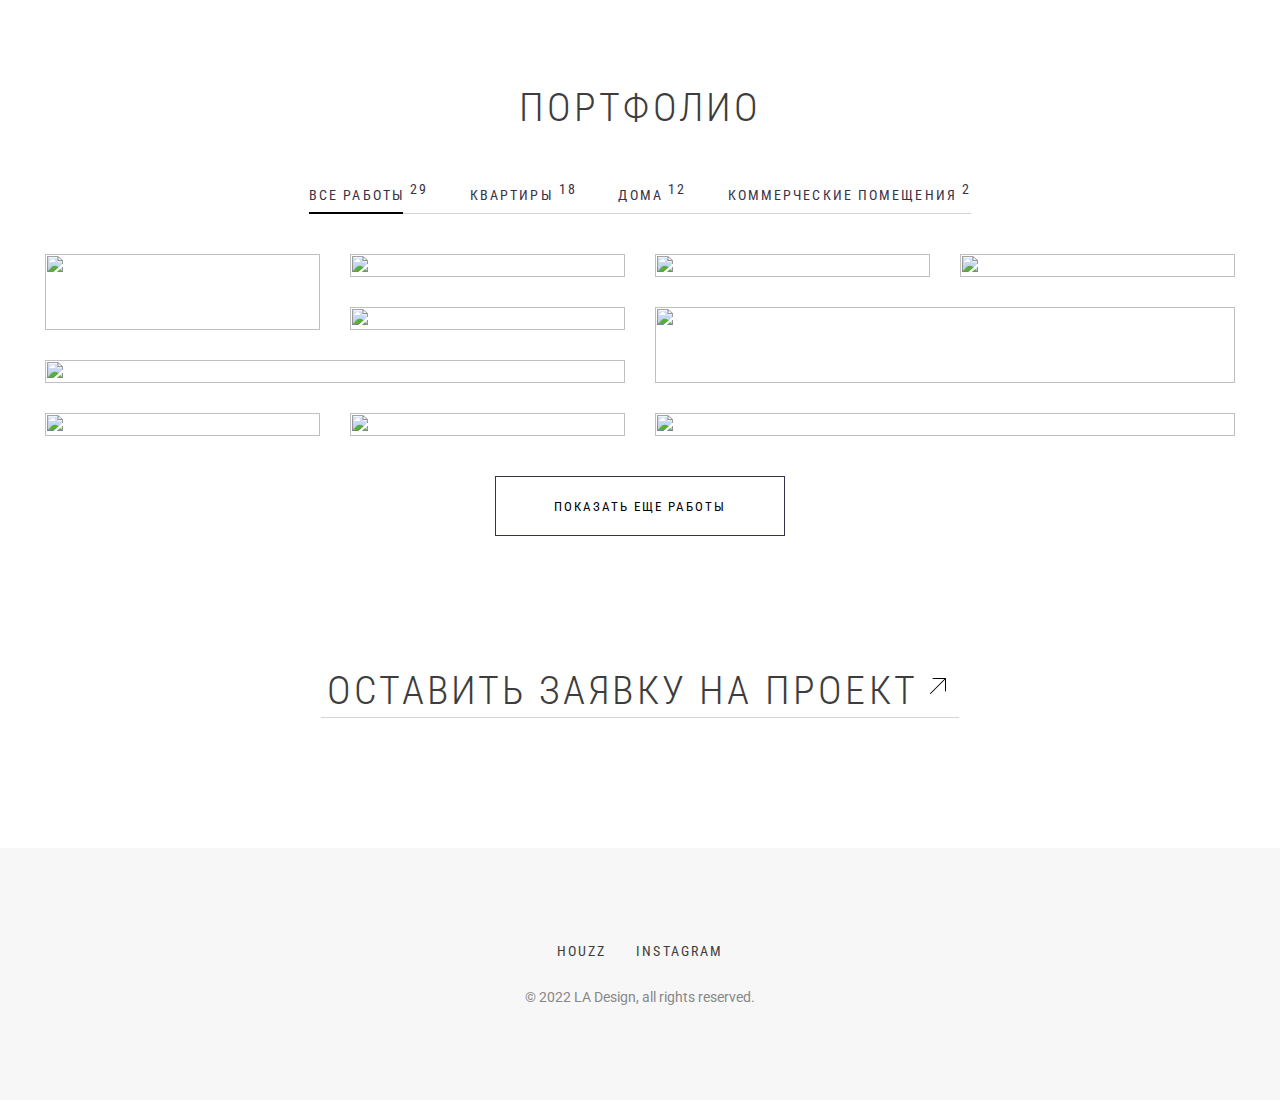
==== commit 26dc24af: "Реализованы страницы Price, Contacts, 404" ====
--- a/index.html
+++ b/index.html
@@ -19,19 +19,21 @@
             <div class="container">
                 <div class="header__content">
                     <div class="logo">
-                        <a href=""> <img src="assets/images/logo/logo.png" alt=""></a>
+                        <a href="/index.html"> <img src="assets/images/logos/logo_w.png" alt=""></a>
                     </div>
 
                     <nav class="navigation">
-                        <a class="navigation__item" href="">Портфолио</a>
-                        <a class="navigation__item" href="">услуги и цены<a>
-                        <a class="navigation__item" href="">контакты</a>
+                        <a class="navigation__item" href="./pages/portfolio.html">Портфолио</a>
+                        <a class="navigation__item" href="./pages/price.html">услуги и цены<a>
+                        <a class="navigation__item" href="./pages/contacts.html">контакты</a>
+                        <a class="navigation__item" href="./pages/work.html">работы</a>
+                        <a class="navigation__item" href="./pages/404.html">404</a>
                     </nav>
 
                     <div class="header__right">
                         <div class="tel">
                             <div class="tel__image">
-                                <a href=""><img src="/assets/images/icon-phon/Vector.png" alt=""></a>
+                                <a href=""><img src="/assets/images/icons-phon/icon_phon_white.png" alt=""></a>
                             </div>
 
                             <a href class="tel__number">+7 918 412-34-43</a>
@@ -60,11 +62,6 @@
                 <h1>Дизайн-проекты жилых и коммерческих помещений.Малая архитектурa</h1>
             </div>
         </div>
-
-        <div class="arrow">
-            <img src="/assets/images/background_img/icon/Arrow 1.png" alt="">
-        </div>
-
     </div>
 
     <main class="main">
@@ -82,33 +79,33 @@
                         <div class="benefits__info-list">
                             <div class="benefits__item">
                                 <div class="benefits__text">Каждый проект уникален</div>
-                                <div class="benefits__arrow"><img src="/assets/images/benefits_img/icon/icon_arrow.png" alt=""></div>
+                                <div class="benefits__arrow"><img src="/assets/images/home_page_images/benefits_img/icon/icon_arrow.png" alt=""></div>
                             </div>
 
                             <div class="benefits__item">
                                 <div class="benefits__text">Полное сопровождение</div>
-                                <div class="benefits__arrow"><img src="/assets/images/benefits_img/icon/icon_arrow.png" alt=""></div>
+                                <div class="benefits__arrow"><img src="/assets/images/home_page_images/benefits_img/icon/icon_arrow.png" alt=""></div>
                             </div>
 
                             <div class="benefits__item">
                                 <div class="benefits__text">Согласование перепланировки</div>
-                                <div class="benefits__arrow"><img src="/assets/images/benefits_img/icon/icon_arrow.png" alt=""></div>
+                                <div class="benefits__arrow"><img src="/assets/images/home_page_images/benefits_img/icon/icon_arrow.png" alt=""></div>
                             </div>
 
                             <div class="benefits__item">
                                 <div class="benefits__text">Техническая документация</div>
-                                <div class="benefits__arrow"><img src="/assets/images/benefits_img/icon/icon_arrow.png" alt=""></div>
+                                <div class="benefits__arrow"><img src="/assets/images/home_page_images/benefits_img/icon/icon_arrow.png" alt=""></div>
                             </div>
                             
                             <div class="benefits__item">
                                 <div class="benefits__text">Строгая политика <br>конфиденциальности</div>
-                                <div class="benefits__arrow"><img src="/assets/images/benefits_img/icon/icon_arrow.png" alt=""></div>
+                                <div class="benefits__arrow"><img src="/assets/images/home_page_images/benefits_img/icon/icon_arrow.png" alt=""></div>
                             </div>
                         </div>
                     </div>
 
                     <div class="benefits__info-right">
-                        <img src="/assets/images/benefits_img/0020002 4.png" alt="">
+                        <img src="/assets/images/home_page_images/benefits_img/0020002 4.png" alt="">
                     </div>      
                 </div>
             </section>
@@ -133,7 +130,7 @@
 
                 <div class="portfolio__list list">
                     <div class="list__item item-1x2">
-                        <img src="/assets/images/portfolio_images/picture1.png" alt="">
+                        <img src="/assets/images/home_page_images/portfolio_images/picture1.png" alt="">
 
                         <div class="overlay">
                            <p>loft</p>
@@ -142,34 +139,34 @@
                     </div>
 
                     <div class="list__item">
-                        <img src="/assets/images/portfolio_images/picture2.png" alt="">
-
-                        <div class="overlay">
-                            <p>Название в две строки</p>
-                            <p>Unique collection</p>
-                         </div>
-                    </div>
-
-                    <div class="list__item">
-                        <img src="/assets/images/portfolio_images/picture3.png" alt="">
-
-                        <div class="overlay">
-                            <p>Название в две строки</p>
-                            <p>Unique collection</p>
-                         </div>
-                    </div>
-
-                    <div class="list__item">
-                        <img src="/assets/images/portfolio_images/picture4.png" alt="">
-
-                        <div class="overlay">
-                            <p>Название в две строки</p>
-                            <p>Unique collection</p>
-                         </div>
-                    </div>
-
-                    <div class="list__item">
-                        <img src="/assets/images/portfolio_images/picture5.png" alt="">
+                        <img src="/assets/images/home_page_images/portfolio_images/picture2.png" alt="">
+
+                        <div class="overlay">
+                            <p>Название в две строки</p>
+                            <p>Unique collection</p>
+                         </div>
+                    </div>
+
+                    <div class="list__item">
+                        <img src="/assets/images/home_page_images/portfolio_images/picture3.png" alt="">
+
+                        <div class="overlay">
+                            <p>Название в две строки</p>
+                            <p>Unique collection</p>
+                         </div>
+                    </div>
+
+                    <div class="list__item">
+                        <img src="/assets/images/home_page_images/portfolio_images/picture4.png" alt="">
+
+                        <div class="overlay">
+                            <p>Название в две строки</p>
+                            <p>Unique collection</p>
+                         </div>
+                    </div>
+
+                    <div class="list__item">
+                        <img src="/assets/images/home_page_images/portfolio_images/picture5.png" alt="">
 
                         <div class="overlay">
                             <p>Название в две строки</p>
@@ -178,7 +175,7 @@
                     </div>
 
                     <div class="list__item item-2x2">
-                        <img src="/assets/images/portfolio_images/picture6.png" alt="">
+                        <img src="/assets/images/home_page_images/portfolio_images/picture6.png" alt="">
 
                         <div class="overlay">
                             <p>Название в две строки</p>
@@ -187,25 +184,25 @@
                     </div>
 
                     <div class="list__item item-2x1">
-                        <img src="/assets/images/portfolio_images/picture7.png" alt="">
-
-                        <div class="overlay">
-                            <p>Название в две строки</p>
-                            <p>Unique collection</p>
-                         </div>
-                    </div>
-
-                    <div class="list__item">
-                        <img src="/assets/images/portfolio_images/picture8.png" alt="">
-
-                        <div class="overlay">
-                            <p>Название в две строки</p>
-                            <p>Unique collection</p>
-                         </div>
-                    </div>
-
-                    <div class="list__item">
-                        <img src="/assets/images/portfolio_images/picture9.png" alt="">
+                        <img src="/assets/images/home_page_images/portfolio_images/picture7.png" alt="">
+
+                        <div class="overlay">
+                            <p>Название в две строки</p>
+                            <p>Unique collection</p>
+                         </div>
+                    </div>
+
+                    <div class="list__item">
+                        <img src="/assets/images/home_page_images/portfolio_images/picture8.png" alt="">
+
+                        <div class="overlay">
+                            <p>Название в две строки</p>
+                            <p>Unique collection</p>
+                         </div>
+                    </div>
+
+                    <div class="list__item">
+                        <img src="/assets/images/home_page_images/portfolio_images/picture9.png" alt="">
 
                         <div class="overlay">
                             <p>Название в две строки</p>
@@ -214,39 +211,41 @@
                     </div>
 
                     <div class="list__item item-2x1">
-                        <img src="/assets/images/portfolio_images/picture10.png" alt="">
-
-                        <div class="overlay">
-                            <p>Название в две строки</p>
-                            <p>Unique collection</p>
-                         </div>
-                    </div>
-                </div>
-
-                <button class="portfolio__button">Показать еще работы</button>
+                        <img src="/assets/images/home_page_images/portfolio_images/picture10.png" alt="">
+
+                        <div class="overlay">
+                            <p>Название в две строки</p>
+                            <p>Unique collection</p>
+                         </div>
+                    </div>
+                </div>
+
+                <div class="portfolio__button">
+                    <button>Показать еще работы</button>
+                </div>
             </section>
 
-            <div class="application">
-                <button class="application__button">
-                    <span class="application__text">оставить заявку на проект</span>
-                    <span class="application__arrow"><img src="/assets/images/icon-arrow/akar-icons_arrow-up-right.png" alt=""></span> 
-                </button>
-            </div>
+            <button class="application-button">
+                <span class="application-text h2">оставить заявку на проект</span>
+                <span class="application-arrow"><img src="/assets/images/icon-arrow/akar-icons_arrow-up-right.png" alt=""></span> 
+            </button>
         </div>
     </main>
 
     <footer class="footer">
-        <div class="footer__body">
-            <div class="footer__social">
-                <a href="" class="footer__link">houzz</a>
-
-                <div class="text">
-                    instagram
-                </div>
-            </div>
-
-            <div class="footer__copyright">
-                © 2022 LA Design, all rights reserved.
+        <div class="container">
+            <div class="footer__body">
+                <div class="footer__social">
+                    <a href="" class="footer__link">houzz</a>
+    
+                    <div class="text">
+                        instagram
+                    </div>
+                </div>
+    
+                <div class="footer__copyright">
+                    © 2022 LA Design, all rights reserved.
+                </div>
             </div>
         </div>
     </footer>
--- a/assets/styles/main.css
+++ b/assets/styles/main.css
@@ -1,13 +1,16 @@
 .container {
     position: relative;
     z-index: 50;
-    max-width: 1290px;
+    max-width: 1200px;
     margin: 0px auto;
 }
 
 .header {
-    width:100%;
+    position: relative;
+    width: 100%;
     font-family: "Roboto Condensed", sans-serif;
+    z-index: 1;
+    border-bottom: 0.5px solid #878787;
 }
 
 .header__content {
@@ -62,20 +65,43 @@
     border: 2px solid #fff;
 }
 
-
 .h2 {
     font-size: 40px;
     font-weight: 300;
-    line-height: 117%;
     letter-spacing: 0.08em;
     text-transform: uppercase;
+    color: #3D3D3D;
+
+}
+
+.application-button {
+    display: flex;
+    margin: 0 auto;  
+    font-family: "Roboto Condensed", sans-serif;
+    background-color: #FFFFFF;
+    cursor: pointer;
+    border: 0;
+    border-bottom: 1px solid #D5D5D5;
+    padding-bottom: 6px;
+    text-wrap: nowrap;
+    height: 52px;
+    gap: 5px;
+}
+
+.application-arrow {
+    position: relative;
+    display: inline-block;
+    top: 4px;
+}
+
+.application-text {
+    color: #3D3D3D;
 }
 
 .footer {
     display: flex;
     justify-content: center;
     background-color: #F7F7F7;
-    margin-top: 130px;
 }
 
 .footer__body {
@@ -106,7 +132,15 @@
     color: #878787;
 }
 
-@media (max-width:768px) {
+.title {
+    font-size: 30px;
+    font-weight: 300;
+    text-transform: uppercase;
+    line-height: 150%;
+    color: #3D3D3D;
+}
+
+@media (max-width:840px) {
     .menu {
         display:flex;
     }
@@ -114,16 +148,26 @@
     .navigation {
         display: none;
     }
-
+}
+
+@media (max-width: 830px) {
+    .similar-projects__img:nth-child(3) {
+        display: none;
+     }
+
+     .similar-projects__img img {
+        width: 350px ;
+        height: 324px;
+     }
+}
+
+@media (max-width:768px) {
     .footer {
         display: flex;
         justify-content: center;
         background-color: #F7F7F7;
-        margin-top: 100px;
-    }
-}
-
-
+    }
+}
 
 @media (max-width:768px) {
     .menu {
@@ -135,13 +179,37 @@
     }
 }
 
+
+@media (max-width:760px) {
+    .application-button {
+        height: 40px;
+    }
+
+    .application-text {
+        font-size: 30px;
+    }
+
+    .application-arrow {
+        top: 3px;
+    }
+}
+
 @media (max-width:720px) {
     .menu {
         margin-left: 29px;
     }
 }
 
-@media (max-width:428px) {
+@media (max-width:586px) {
+    .application-text {
+        font-size: 25px;
+    }
+
+    .application-arrow {
+        top: 0;
+    }
+}
+@media (max-width:450px) {
     .header__content {
         min-height: 70px;
         padding: 0 15px;
@@ -164,8 +232,23 @@
     .h2 {
         font-size: 30px;
     }
-
-    .footer {
-        margin-top: 70px;
-    }
+    
+    .application-button {
+        height: 30px;
+    }
+
+    .application-text {
+        font-size: 16px;
+        letter-spacing: 0.12em;
+        vertical-align: super;
+    }
+
+    .application-arrow {
+        top: -3px;
+    }
+
+    .title {
+        font-size: 20px;
+    }
+
 }--- a/assets/styles/home.css
+++ b/assets/styles/home.css
@@ -11,8 +11,8 @@
 .background__image {
     position: absolute;
     top: 0;
-    left:0;
-    background: no-repeat  left url('../images/background_img/picture.png');
+    left: 0;
+    background: no-repeat  left url('../images/home_page_images/background_img/picture.png');
     background-position: 50% 0;
     background-size: cover; 
     width: 100%;
@@ -37,14 +37,12 @@
     flex-direction: column;
     align-items: center;
     margin-top: 165px;
-    padding: 0 15px;
 }
 
 .lozung__title {
     font-size: 140px;
     font-weight: 300;
     letter-spacing: 0.08em;
-    text-align: center;
     text-transform: uppercase;
     line-height: 117%;
 }
@@ -61,11 +59,11 @@
 
 .main {
     margin-top: 150px;
+    padding: 0 45px;
 }
 
 .benefits {
     max-height: 625px;
-    padding: 0 45px;
 }
 
 .benefits__title  {
@@ -125,14 +123,12 @@
 }
 
 .portfolio {
-    font-size: 140px;
     margin-top: 109px;
-    text-align: center;
-    padding: 0 45px;
 }
 
 .portfolio__title {
     color: #3D3D3D;
+    text-align: center;
 }
 
 .portfolio__tabs {
@@ -195,8 +191,9 @@
     max-width: 1198px;
     grid-template-rows: repeat(4, calc((100% - 90px)/4));
     grid-template-columns: repeat(4, calc((100% - 90px)/4));
+    text-align: center;
     gap: 30px;
-    margin: 0 auto -60px auto;
+    margin: 0 auto 0 auto;
 }
 
 .list__item {
@@ -261,53 +258,30 @@
 }
 
 .portfolio__button {
+    display: flex;
+    justify-content: center;
+}
+
+.portfolio__button button {
     width: 290px;
     height: 60px;
     border: 1px solid #393246;
+    
     font-family: inherit;
     background-color: #FFFFFF;
     color: black;
     letter-spacing: 0.15em;
     text-transform: uppercase;
-    cursor: pointer;
-}
-
-.portfolio__button:hover {
+    margin-top: 40px;
+}
+
+.portfolio__button button:hover {
     background-color: #393246;
     color: white;
 }
 
-.application {
-    max-width: 642px;
-    display: flex;
-    justify-content: center;
-    margin: 130px auto 0 auto;  
-}
-
-.application__button {
-    font-family: inherit;
-    background-color: #FFFFFF;
-    cursor: pointer;
-    border: 0;
-    border-bottom: 1px solid #D5D5D5;
-    padding-bottom: 6px;
-}
-
-.application__arrow {
-    position: relative;
-    display: inline-block;
-    margin-left: 2px;
-    top: -4px;
-}
-
-.application__text {
-    font-family: inherit;
-    font-size: 40px;
-    font-weight: 300;
-    color: #3D3D3D;
-    letter-spacing: 0.08em;
-    text-transform: uppercase;
-    line-height: 46.88px;
+.application-button, .footer {
+    margin-top: 130px;
 }
 
 @media (max-width:1200px) {
@@ -320,10 +294,6 @@
         width: 450px;
     }
     
-    .portfolio__list {
-        max-width: 1000px;
-        max-height: 1000px;
-    }
 }
 
 @media (max-width:1024px) {
@@ -350,7 +320,12 @@
 
     .portfolio__list {
         max-width: 930px;
+        max-height: 930px;
         margin-top: 50px;
+    }
+
+    .portfolio__tabs {
+        margin: 50px auto 40px auto;
     }
 }
 
@@ -422,8 +397,8 @@
     .list__item:nth-child(9){ order: 9; }
     .list__item:nth-child(10){order: 10; }
 
-    .application {
-       margin-top: 100px;
+    .application-button, .footer {
+        margin-top: 100px;
     }
 }
 
@@ -439,19 +414,11 @@
     .lozung__description {
         font-size: 16px;
     }
-
-    .application__arrow {
-        top: 3px;
-    }
-    
-    .application__text {
-       font-size: 30px;
-     }
 }
 
 @media (max-width:586px) {      
 
-    .portfolio {
+    .main {
         padding: 0 12px;
     }
     
@@ -476,24 +443,12 @@
     .list__item:nth-child(8){ display: none; }
     .list__item:nth-child(9){ display: none; }
     .list__item:nth-child(10){display: none; }
-
-    .application__arrow {
-        top: 6px;
-    }
-
-    .application__text {
-        font-size: 25px;
-    }
 }
 
 @media (max-width:476px) {
     .lozung__title {
         font-size: 80px;
      }
-
-    .benefits {
-        padding: 0 12px;
-    }
 }
 
 @media (max-width:435px) {
@@ -528,20 +483,8 @@
         height: 100%;
     }
 
-    .application {
+    .application-button, .footer {
         margin-top: 70px;
-    }
-
-    .application__arrow {
-        margin-left: 5px ;
-        top: 4px;
-    }
-
-    .application__text {
-        font-size: 16px;
-        line-height: 18.75px;
-        letter-spacing: 0.12em;
-        vertical-align: super;
     }
 }
 
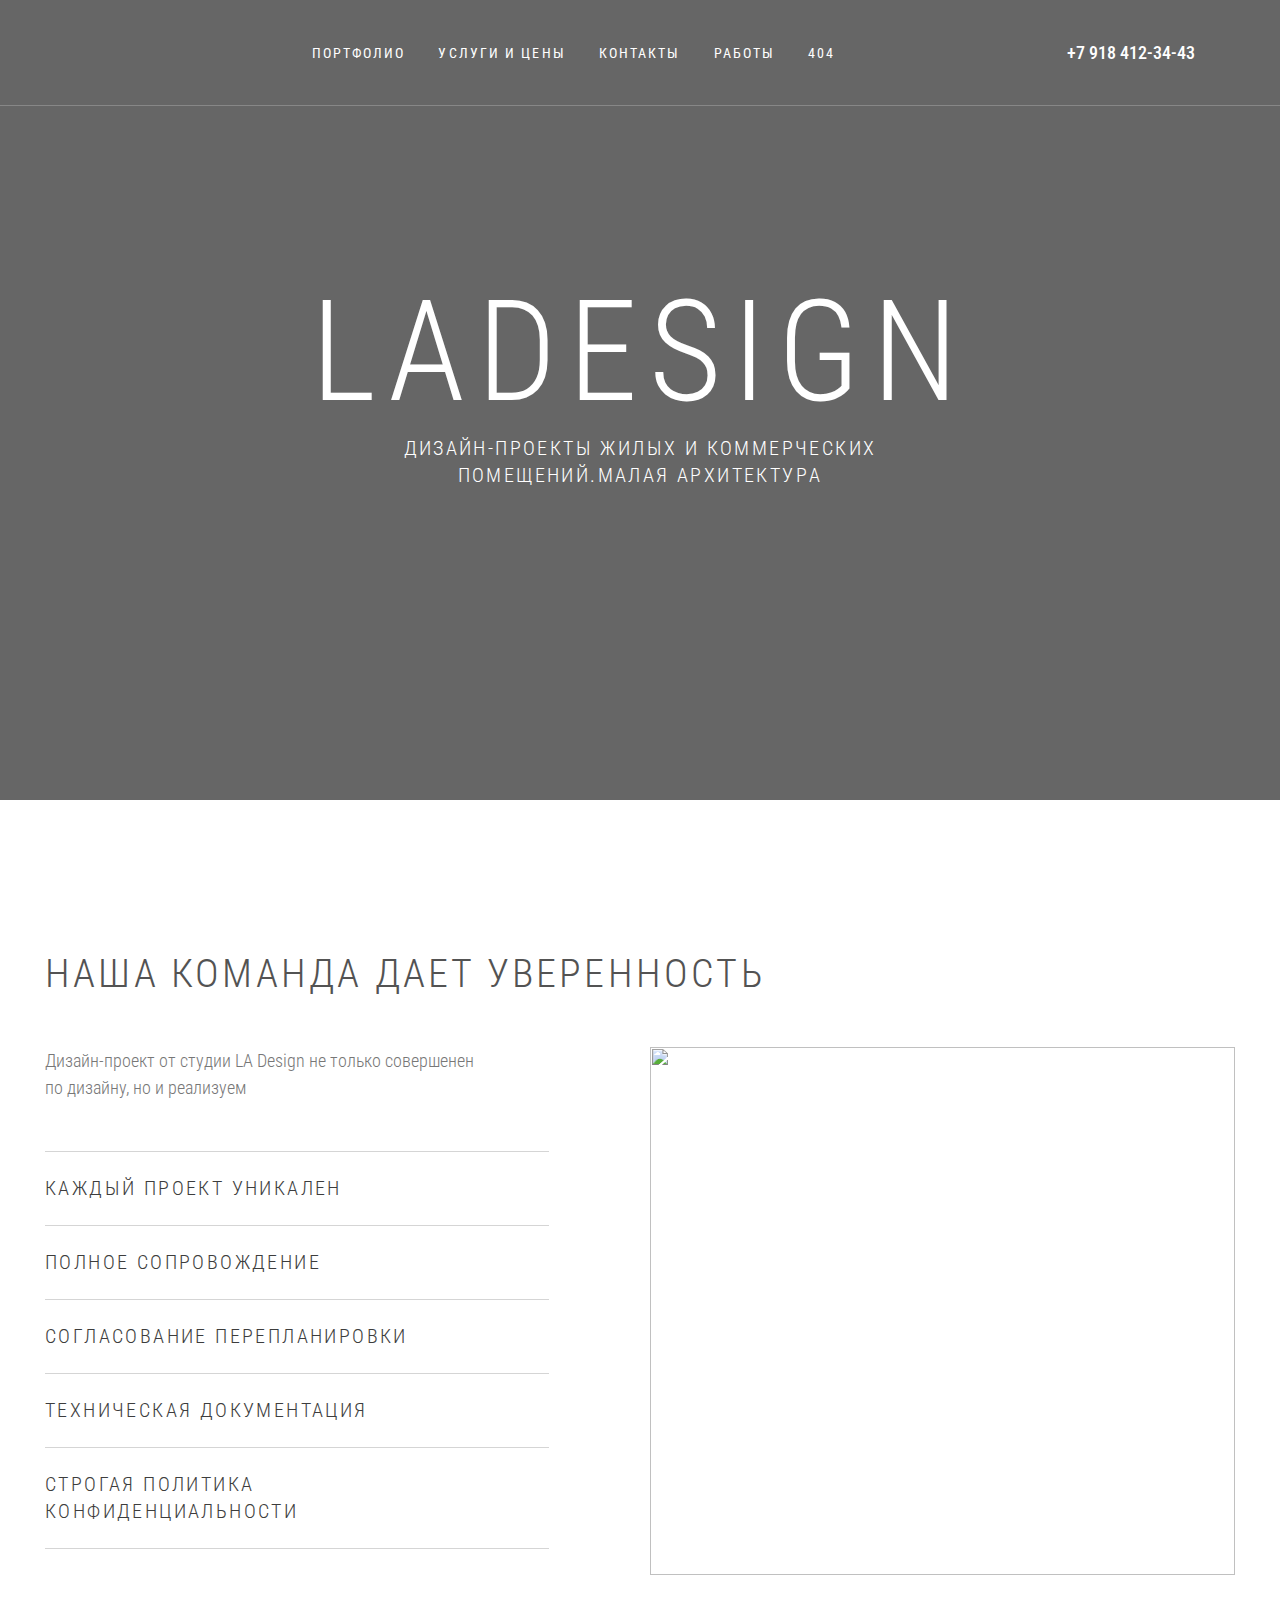
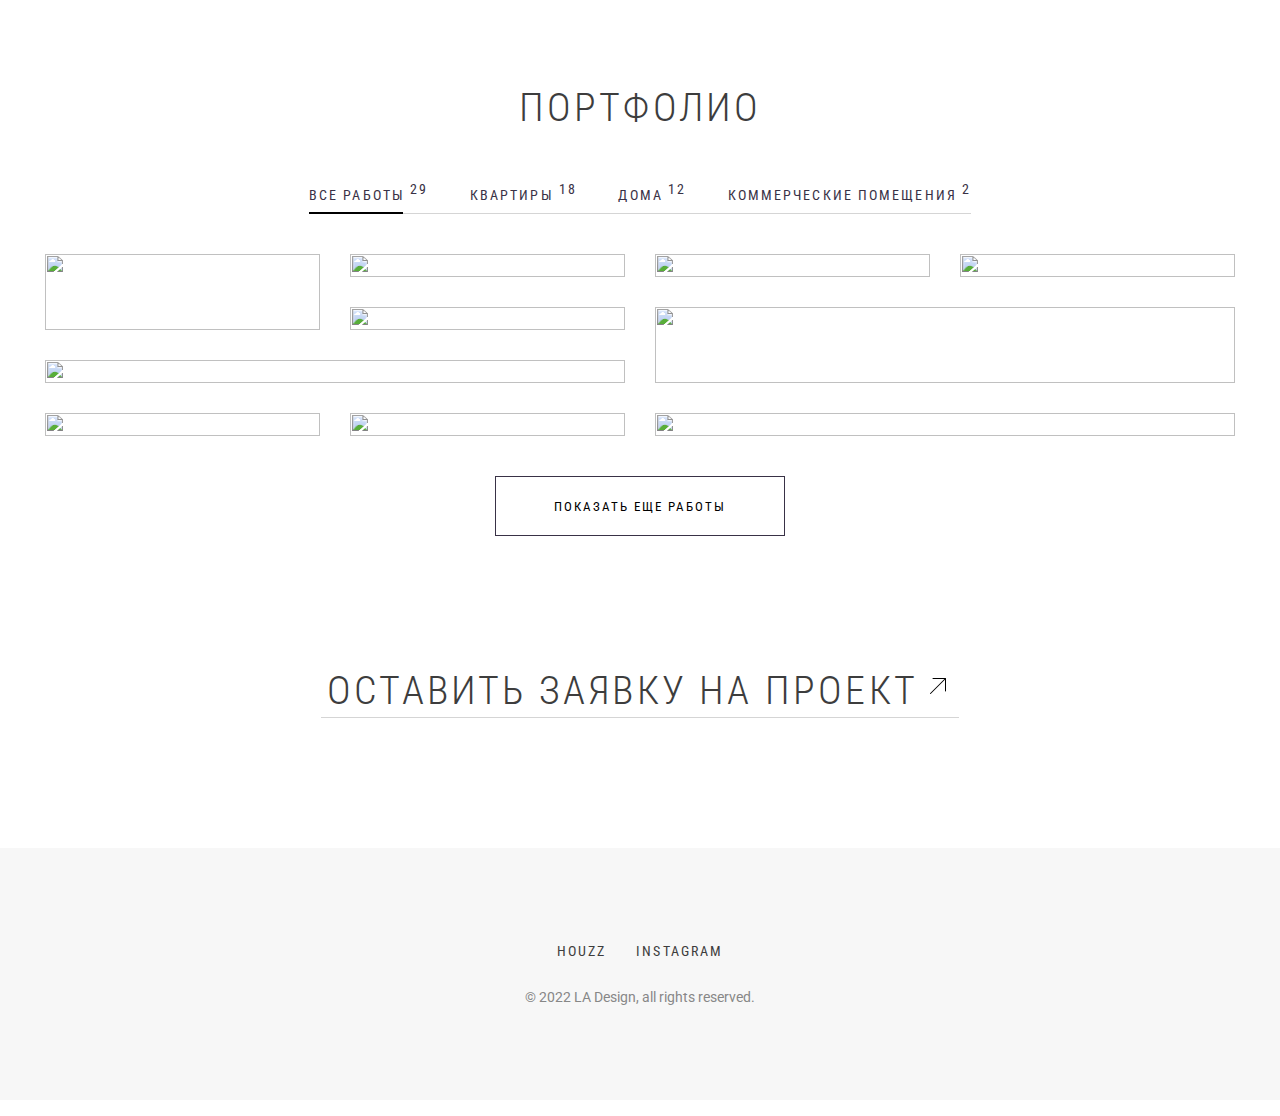
==== commit 0bb164af: "test" ====
--- a/index.html
+++ b/index.html
@@ -248,6 +248,6 @@
                 </div>
             </div>
         </div>
-    </footer>
+    </footer>v
 </body>
 </html>--- a/assets/styles/home.css
+++ b/assets/styles/home.css
@@ -154,14 +154,14 @@
 }
 
 .tabs__tab {
-    font-weight: 400px;
+    font-weight: 400;
     font-size: 14px;
     line-height: 117%;
     color: #393246;
     letter-spacing: 0.15em;
     text-transform: uppercase;
     text-decoration: unset;
-   
+    text-wrap: nowrap;
 }
 
 .tabs__tab span {
